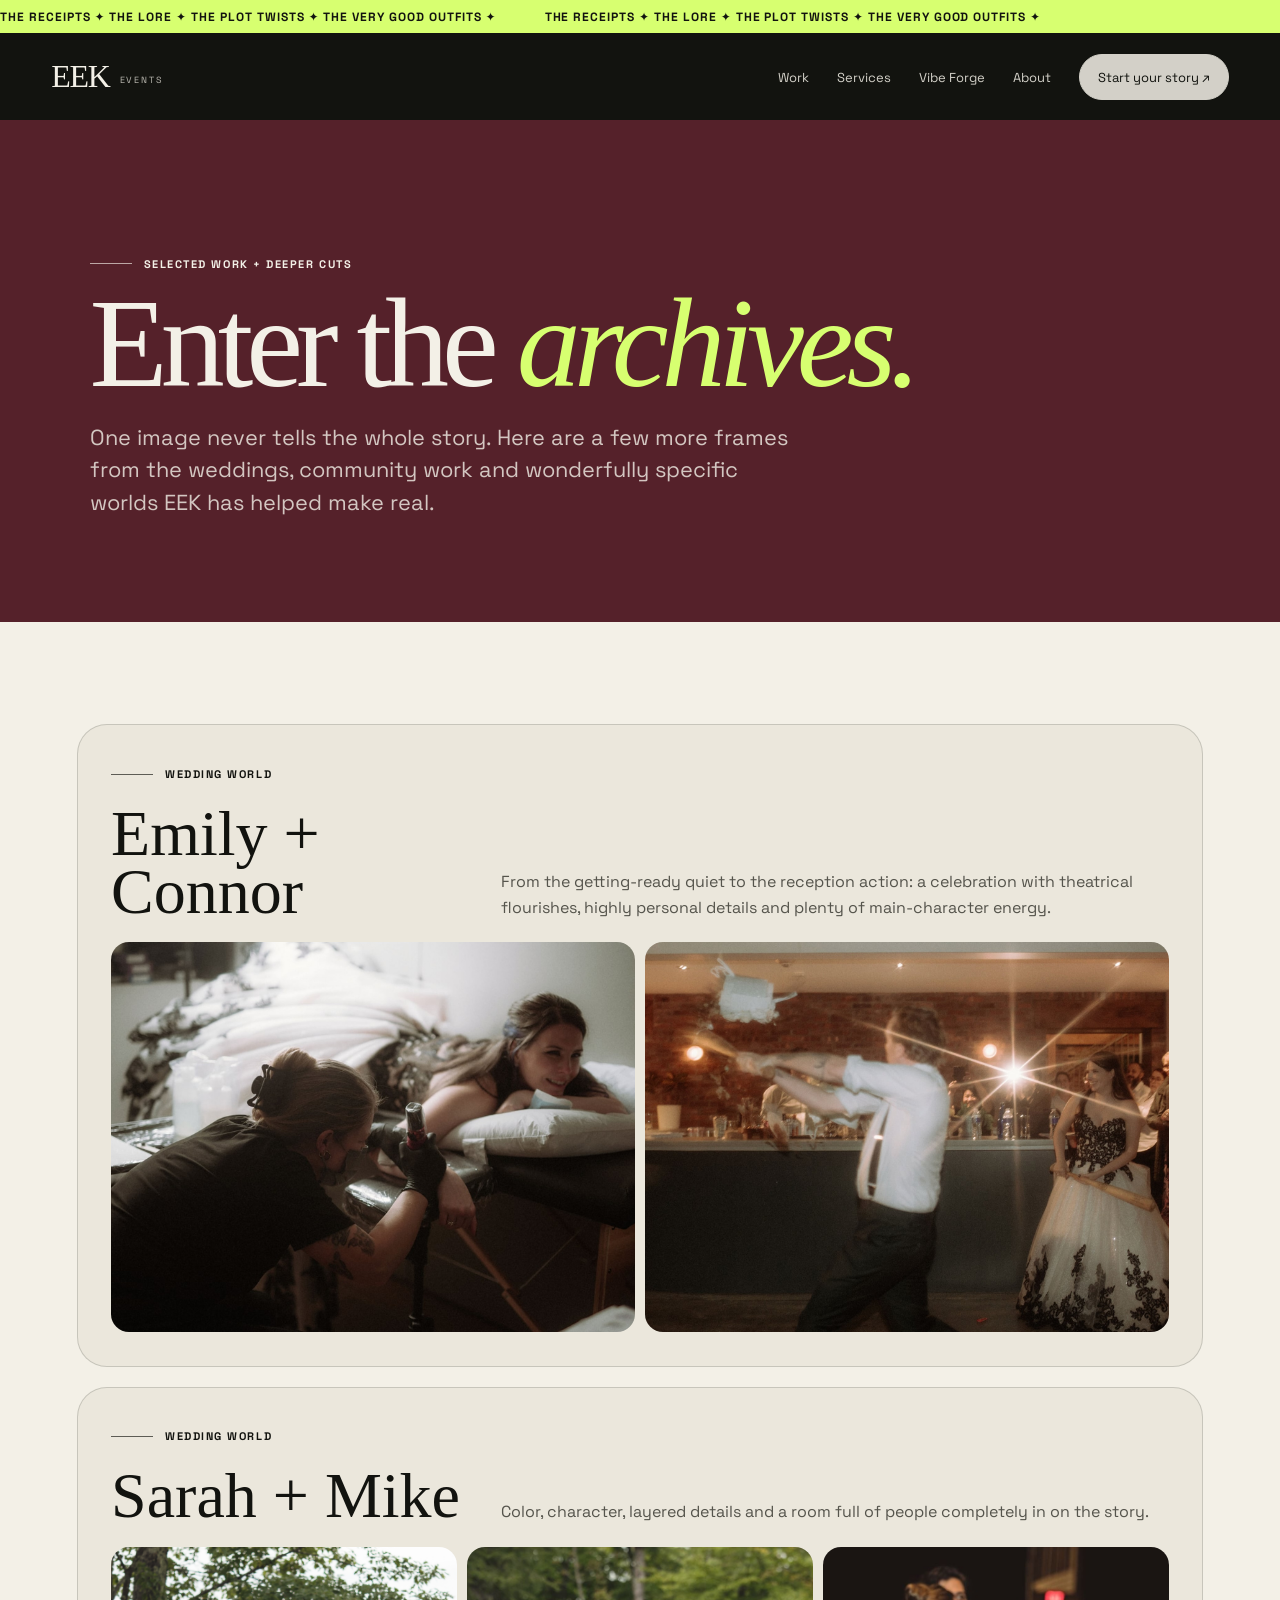
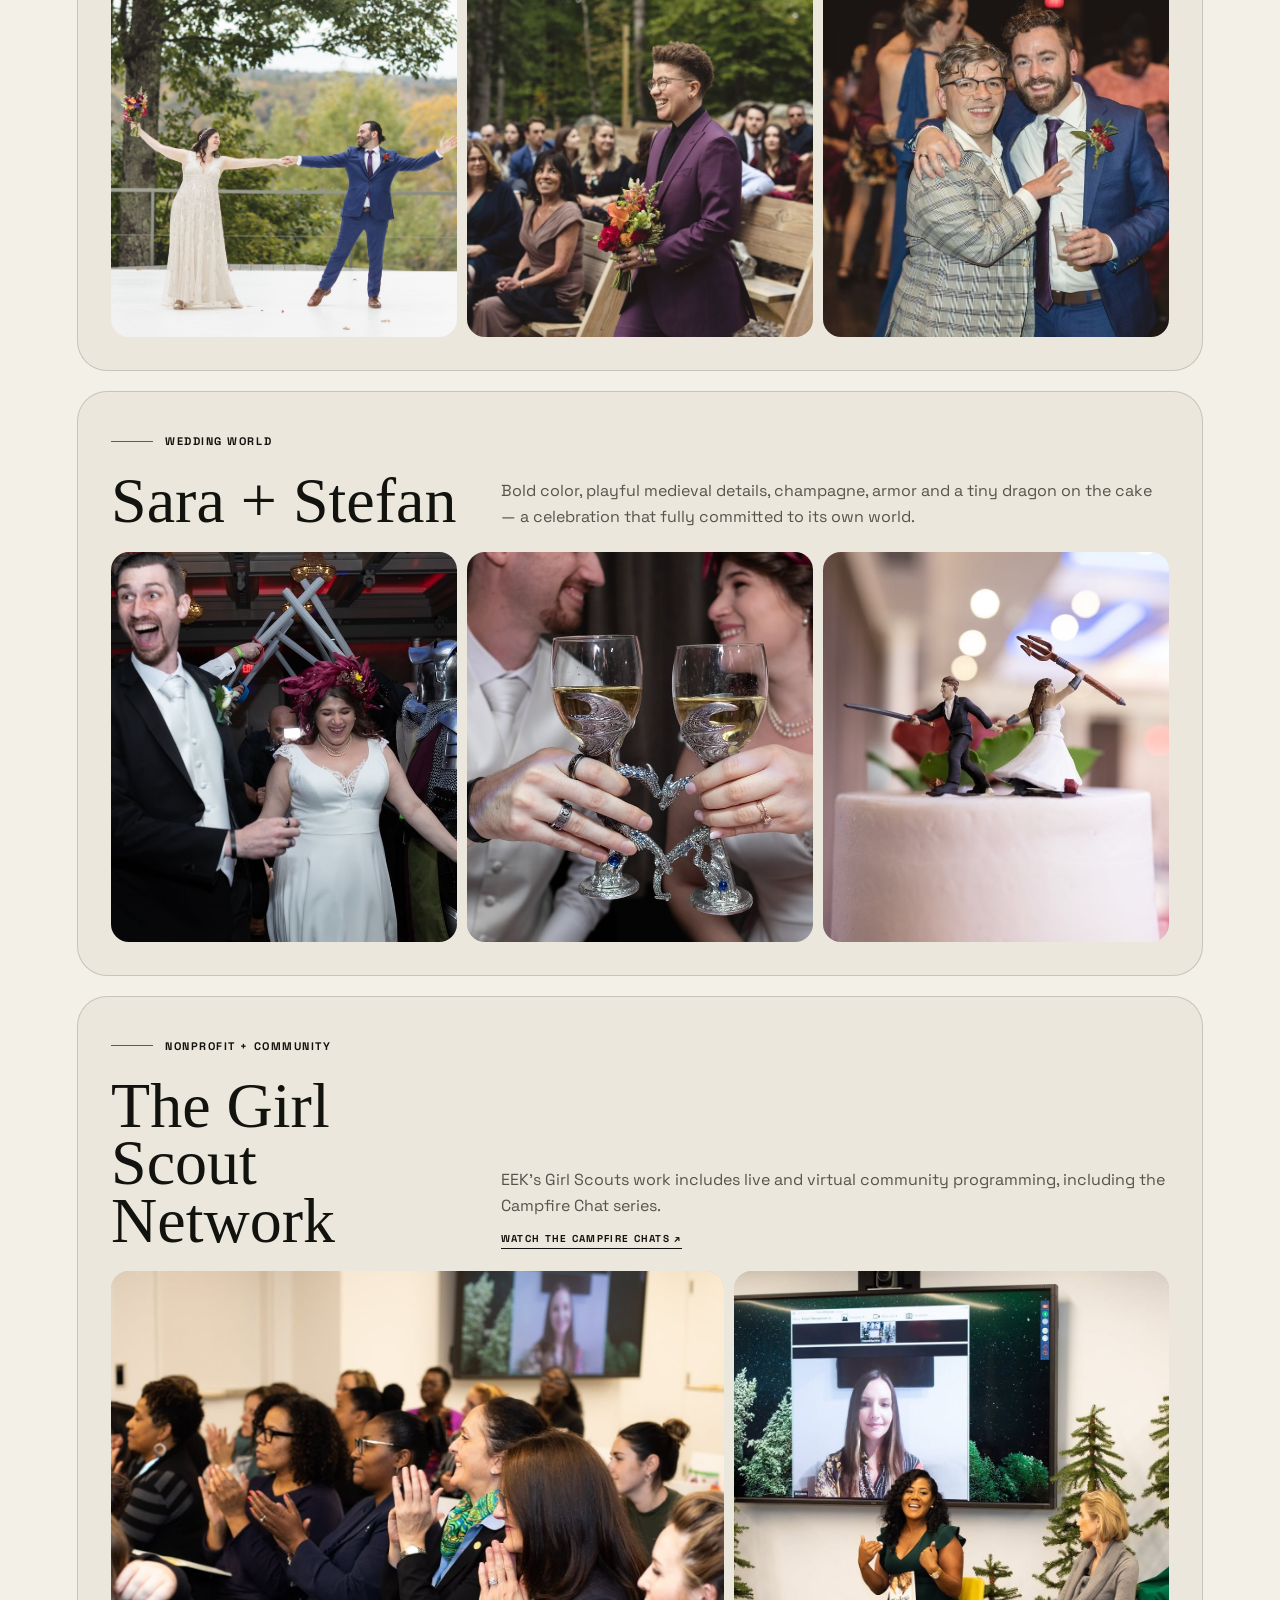
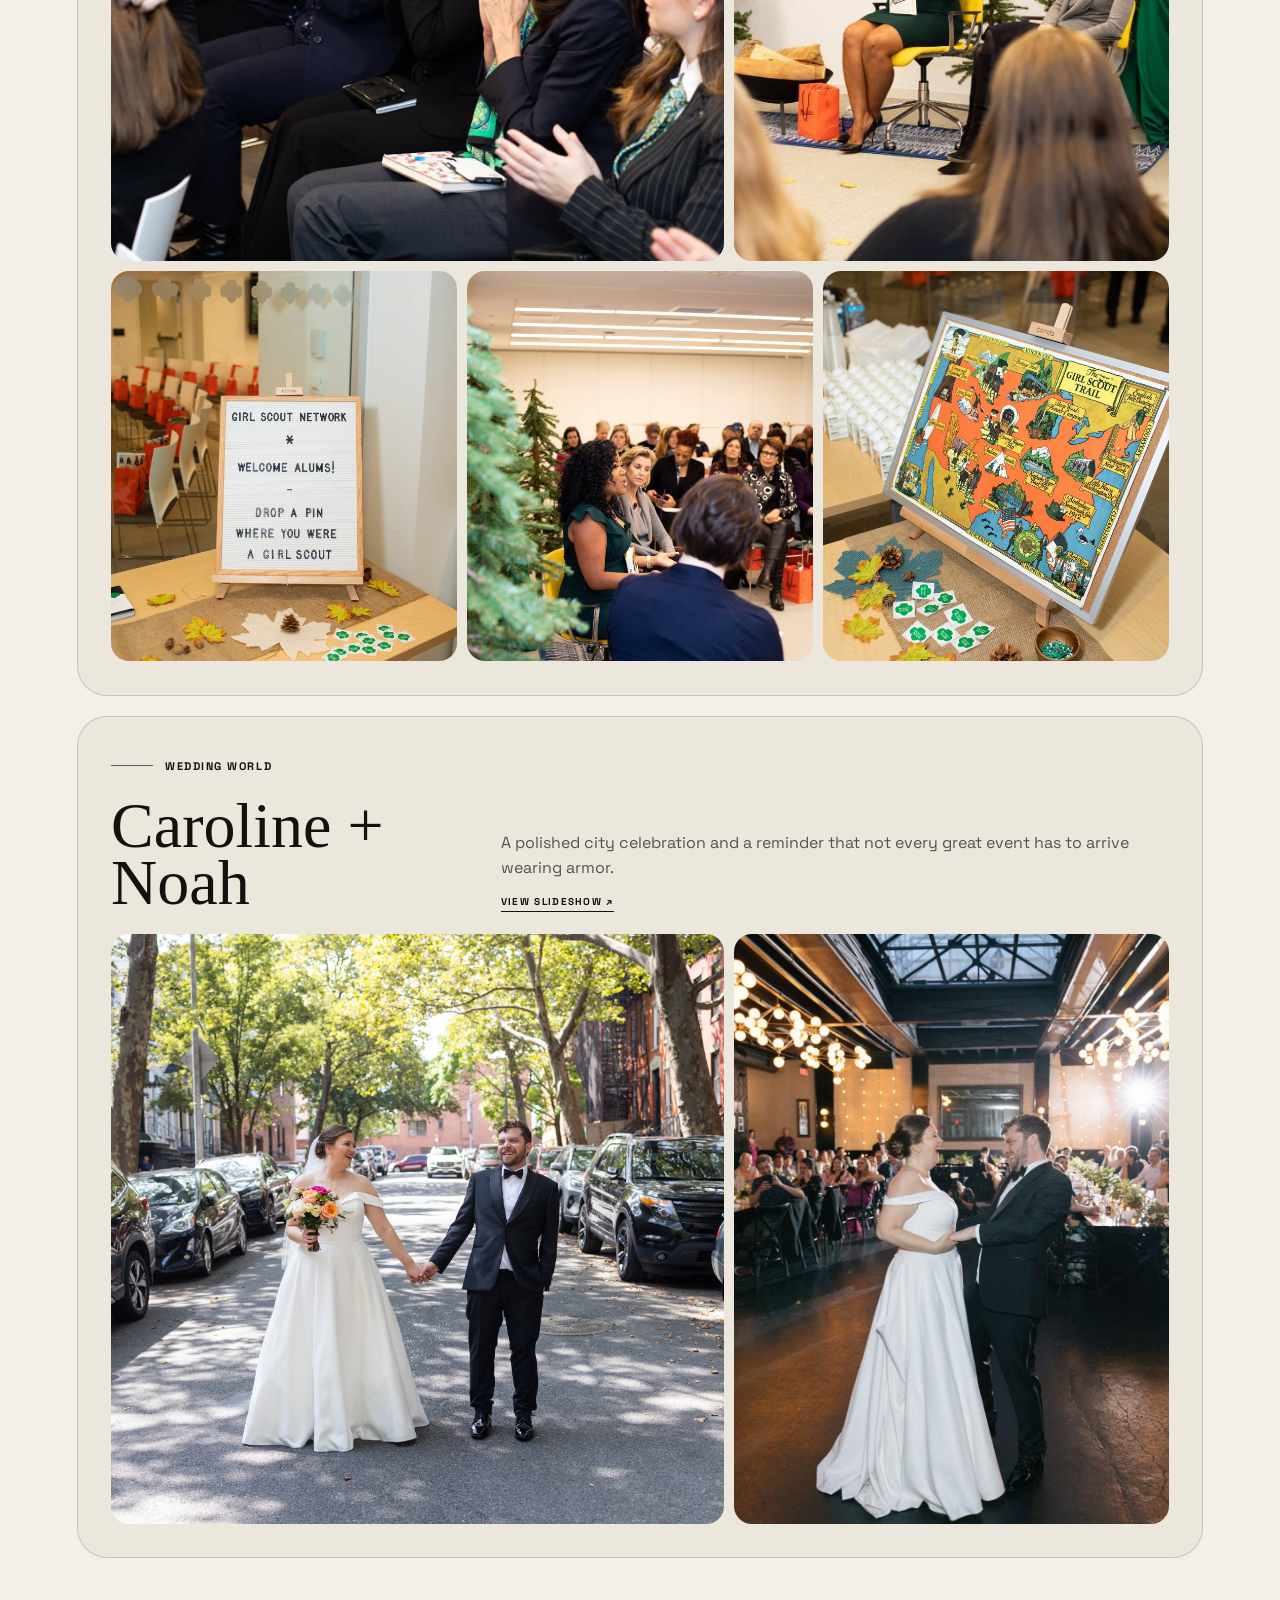
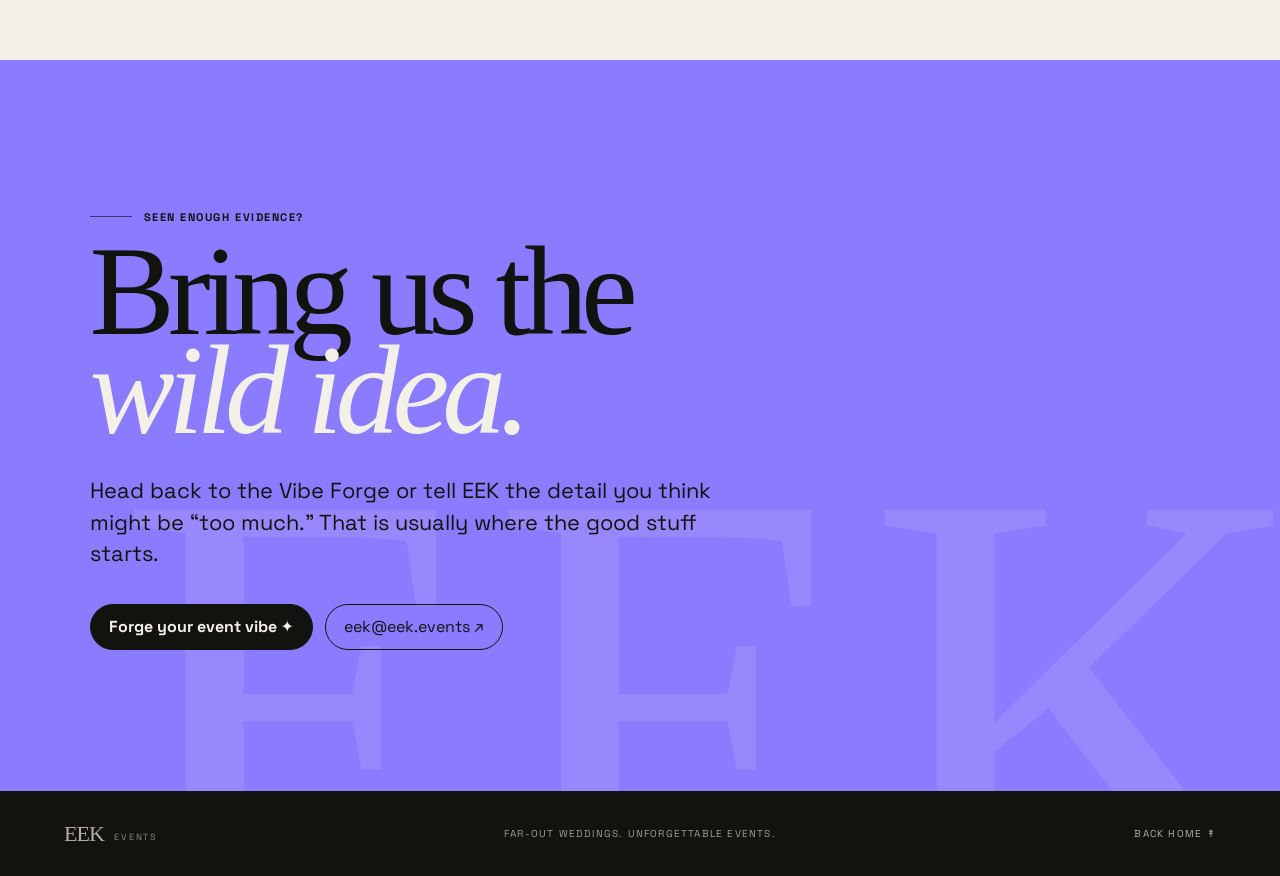
==== archive.html @ be5d2203 "Revamp EEK site with guided Vibe Forge and event archive" ====
<!doctype html>
<html lang="en">
<head>
  <meta charset="utf-8">
  <meta name="viewport" content="width=device-width,initial-scale=1">
  <title>Selected Work — EEK Events</title>
  <meta name="description" content="Selected weddings, nonprofit events, community programming and wonderfully specific worlds produced by EEK Events.">
  <link rel="preconnect" href="https://fonts.googleapis.com">
  <link rel="preconnect" href="https://fonts.gstatic.com" crossorigin>
  <link href="https://fonts.googleapis.com/css2?family=IM+Fell+English:ital@0;1&family=Space+Grotesk:wght@400;500;600;700&display=swap" rel="stylesheet">
  <link rel="stylesheet" href="custom-css.css">
</head>
<body class="archive-page">
  <div class="topbar" aria-hidden="true"><div class="marquee"><span>THE RECEIPTS ✦ THE LORE ✦ THE PLOT TWISTS ✦ THE VERY GOOD OUTFITS ✦</span><span>THE RECEIPTS ✦ THE LORE ✦ THE PLOT TWISTS ✦ THE VERY GOOD OUTFITS ✦</span></div></div>
  <nav class="nav" aria-label="Archive navigation">
    <a class="logo" href="index.html">EEK <small>events</small></a>
    <div class="nav-links"><a href="index.html#work">Work</a><a href="index.html#services">Services</a><a href="index.html#forge">Vibe Forge</a><a href="index.html#about">About</a><a class="nav-cta" href="index.html#contact">Start your story ↗</a></div>
  </nav>
  <header class="archive-hero">
    <div class="kicker">Selected work + deeper cuts</div>
    <h1>Enter the <em>archives.</em></h1>
    <p>One image never tells the whole story. Here are a few more frames from the weddings, community work and wonderfully specific worlds EEK has helped make real.</p>
  </header>

  <main class="archive-page-grid">
    <article class="archive-event">
      <div class="archive-event-head"><div><div class="kicker">Wedding world</div><h2>Emily + Connor</h2></div><p>From the getting-ready quiet to the reception action: a celebration with theatrical flourishes, highly personal details and plenty of main-character energy.</p></div>
      <div class="archive-event-gallery"><figure class="half"><img src="assets/ConnorEmily1.jpeg" alt="A getting-ready moment from Emily and Connor's wedding"></figure><figure class="half"><img src="assets/ConnorEmily2.jpeg" alt="A lively reception moment from Emily and Connor's wedding"></figure></div>
    </article>

    <article class="archive-event">
      <div class="archive-event-head"><div><div class="kicker">Wedding world</div><h2>Sarah + Mike</h2></div><p>Color, character, layered details and a room full of people completely in on the story.</p></div>
      <div class="archive-event-gallery"><figure class="third"><img src="assets/MikeSarah1.jpg" alt="Sarah and Mike celebrating outdoors"></figure><figure class="third"><img src="assets/wedding1.jpeg" alt="A joyful wedding ceremony guest procession"></figure><figure class="third"><img src="assets/wedding2-cropped.jpeg" alt="Two wedding guests smiling together at the reception"></figure></div>
    </article>

    <article class="archive-event">
      <div class="archive-event-head"><div><div class="kicker">Wedding world</div><h2>Sara + Stefan</h2></div><p>Bold color, playful medieval details, champagne, armor and a tiny dragon on the cake — a celebration that fully committed to its own world.</p></div>
      <div class="archive-event-gallery"><figure class="third"><img src="assets/sarastefan1.jpeg" alt="Sara and Stefan with a knight in armor"></figure><figure class="third"><img src="assets/sarastefan2.jpeg" alt="Sara and Stefan toasting with etched glasses"></figure><figure class="third"><img src="assets/sarastefan3.jpeg" alt="A dragon cake topper at Sara and Stefan's wedding"></figure></div>
    </article>

    <article class="archive-event">
      <div class="archive-event-head"><div><div class="kicker">Nonprofit + community</div><h2>The Girl Scout Network</h2></div><div><p>EEK’s Girl Scouts work includes live and virtual community programming, including the Campfire Chat series.</p><a class="archive-event-link" href="https://www.youtube.com/playlist?list=PLZaWZO965rJ3zGUOIqOQLQxSmE9pFOjYs" target="_blank" rel="noopener">Watch the Campfire Chats ↗</a></div></div>
      <div class="archive-event-gallery"><figure class="hero-shot"><img src="assets/girlscout1.jpeg" alt="Audience members gathered at a Girl Scout Network event"></figure><figure class="side-shot"><img src="assets/girlscout3.jpg" alt="Panel conversation at a Girl Scout Network event"></figure><figure class="third"><img src="assets/girlscout2.jpg" alt="Girl Scout Network welcome sign"></figure><figure class="third"><img src="assets/girlscout4.jpg" alt="Audience and speaker at a Girl Scout Network event"></figure><figure class="third"><img src="assets/girlscout5.jpg" alt="Girl Scout Trail artwork displayed at an event"></figure></div>
    </article>

    <article class="archive-event">
      <div class="archive-event-head"><div><div class="kicker">Wedding world</div><h2>Caroline + Noah</h2></div><div><p>A polished city celebration and a reminder that not every great event has to arrive wearing armor.</p><a class="archive-event-link" href="https://roseyredphotography.pic-time.com/_pt_3JYWDySpcCiVW" target="_blank" rel="noopener">View slideshow ↗</a></div></div>
      <div class="archive-event-gallery"><figure class="hero-shot"><img src="assets/CaroNoah.JPG" alt="Caroline and Noah wedding"></figure><figure class="side-shot"><img src="assets/dance-floor.jpg" alt="Wedding dance floor moment"></figure></div>
    </article>
  </main>

  <section class="contact" id="contact"><div class="contact-inner"><div class="kicker">Seen enough evidence?</div><h2>Bring us the<br><em>wild idea.</em></h2><p>Head back to the Vibe Forge or tell EEK the detail you think might be “too much.” That is usually where the good stuff starts.</p><div class="contact-actions"><a class="btn btn-primary" href="index.html#forge">Forge your event vibe ✦</a><a class="btn" href="mailto:eek@eek.events">eek@eek.events ↗</a></div></div></section>
  <footer class="footer"><a class="logo" href="index.html">EEK <small>events</small></a><div class="footer-center">Far-out weddings. Unforgettable events.</div><div class="footer-right"><a href="index.html">Back home ↟</a></div></footer>
</body>
</html>
---- custom-css.css ----
:root{
  --forest:#343B29;
  --oxblood:#55212A;
  --copper:#A46136;
  --sage:#ADB0A9;
  --paper:#F3F0E7;
  --ink:#12130F;
  --violet:#8B7CFF;
  --acid:#D7FF70;
  --line:rgba(243,240,231,.24);
  --shadow:0 25px 80px rgba(0,0,0,.24);
  --radius:28px;
  --display:"IM Fell English", Georgia, serif;
  --sans:"Space Grotesk", system-ui, -apple-system, sans-serif;
}
*{box-sizing:border-box}
html{scroll-behavior:smooth;background:var(--forest)}
body{margin:0;font-family:var(--sans);background:var(--paper);color:var(--ink);overflow-x:hidden}
a{color:inherit;text-decoration:none}
button,input,textarea,select{font:inherit}
button{color:inherit}
img{display:block;max-width:100%}
::selection{background:var(--violet);color:white}

.eek-app{overflow:clip;position:relative}
.eek-app:before{content:"";position:fixed;inset:0;pointer-events:none;opacity:.045;z-index:99;background-image:url("data:image/svg+xml,%3Csvg viewBox='0 0 180 180' xmlns='http://www.w3.org/2000/svg'%3E%3Cfilter id='n'%3E%3CfeTurbulence type='fractalNoise' baseFrequency='.88' numOctaves='3' stitchTiles='stitch'/%3E%3C/filter%3E%3Crect width='100%25' height='100%25' filter='url(%23n)' opacity='.75'/%3E%3C/svg%3E")}

.topbar{height:34px;background:var(--acid);color:var(--ink);display:flex;align-items:center;overflow:hidden;border-bottom:1px solid var(--ink);font-size:12px;font-weight:700;letter-spacing:.08em;text-transform:uppercase}
.marquee{display:flex;white-space:nowrap;animation:marquee 26s linear infinite;will-change:transform}
.marquee span{padding-right:48px}
@keyframes marquee{to{transform:translateX(-50%)}}

.nav{position:absolute;z-index:20;top:34px;left:0;right:0;height:86px;display:flex;align-items:center;justify-content:space-between;padding:0 clamp(20px,4vw,62px);color:var(--paper)}
.logo{display:flex;align-items:center;gap:10px;font-family:var(--display);font-size:32px;line-height:.8;letter-spacing:-.04em;cursor:pointer;user-select:none}
.logo small{display:block;font-family:var(--sans);font-size:9px;text-transform:uppercase;letter-spacing:.2em;opacity:.75;margin-top:8px}
.nav-links{display:flex;align-items:center;gap:28px;font-size:13px}
.nav-links a{opacity:.86;transition:.25s ease}.nav-links a:hover{opacity:1;transform:translateY(-1px)}
.nav-cta,.btn{display:inline-flex;align-items:center;justify-content:center;gap:10px;min-height:46px;padding:0 18px;border:1px solid currentColor;border-radius:999px;cursor:pointer;background:transparent;transition:transform .25s ease,background .25s ease,color .25s ease,box-shadow .25s ease}
.nav-cta:hover,.btn:hover{transform:translateY(-2px)}
.nav-cta{background:var(--paper);color:var(--ink);border-color:var(--paper)}

.hero{min-height:100svh;background:var(--forest);color:var(--paper);display:grid;grid-template-columns:minmax(0,1.05fr) minmax(340px,.95fr);position:relative;padding-top:120px}
.hero-copy{display:flex;flex-direction:column;justify-content:flex-end;padding:clamp(40px,7vw,100px) clamp(24px,5vw,76px) clamp(52px,7vw,88px);position:relative;z-index:3}
.kicker{display:inline-flex;align-items:center;gap:12px;text-transform:uppercase;letter-spacing:.14em;font-size:11px;font-weight:700;margin-bottom:24px}
.kicker:before{content:"";width:42px;height:1px;background:currentColor;opacity:.65}
.hero h1{font-family:var(--display);font-weight:400;font-size:clamp(68px,9vw,148px);line-height:.76;letter-spacing:-.055em;margin:0;max-width:900px}
.hero h1 em{font-weight:400;color:var(--acid);display:block;padding-left:.22em}
.hero-sub{max-width:650px;font-size:clamp(17px,1.5vw,22px);line-height:1.5;margin:32px 0;color:rgba(243,240,231,.82)}
.hero-actions{display:flex;flex-wrap:wrap;gap:12px;align-items:center}
.btn-primary{background:var(--acid);color:var(--ink);border-color:var(--acid);font-weight:700}.btn-primary:hover{box-shadow:0 12px 34px rgba(215,255,112,.14)}
.btn-ghost{color:var(--paper);border-color:rgba(243,240,231,.42)}

.hero-visual{position:relative;min-height:640px;overflow:hidden;border-left:1px solid var(--line);isolation:isolate}
.hero-visual:before{content:"";position:absolute;inset:0;background:linear-gradient(180deg,rgba(0,0,0,.08),rgba(0,0,0,.2)),url('assets/sword-ceremony.jpg') center/cover;transform:scale(1.035);transition:transform 1.4s cubic-bezier(.2,.8,.2,1)}
.hero-visual:hover:before{transform:scale(1)}
.hero-visual:after{content:"";position:absolute;inset:0;background:linear-gradient(90deg,var(--forest) 0%,transparent 18%,transparent 80%,rgba(52,59,41,.25));z-index:1}
.portal{position:absolute;z-index:2;width:min(58vw,560px);aspect-ratio:1;border:1px solid rgba(243,240,231,.48);border-radius:50%;left:50%;top:52%;transform:translate(-50%,-50%);box-shadow:inset 0 0 0 14px rgba(243,240,231,.035),0 0 0 1px rgba(0,0,0,.05)}
.portal:before,.portal:after{content:"";position:absolute;border-radius:50%;inset:8%;border:1px dashed rgba(215,255,112,.55);animation:spin 28s linear infinite}
.portal:after{inset:18%;animation-direction:reverse;animation-duration:20s;border-color:rgba(139,124,255,.7)}
@keyframes spin{to{transform:rotate(360deg)}}
.die{position:absolute;z-index:4;right:clamp(22px,4vw,60px);bottom:46px;width:92px;height:92px;border-radius:22px;border:1px solid rgba(243,240,231,.6);background:rgba(18,19,15,.68);backdrop-filter:blur(12px);color:var(--paper);display:grid;place-items:center;cursor:pointer;transform:rotate(7deg);box-shadow:var(--shadow);transition:.25s ease}
.die:hover{transform:rotate(0) scale(1.04);background:var(--violet)}
.die strong{font-family:var(--display);font-size:36px;font-weight:400}.die span{position:absolute;bottom:9px;font-size:8px;text-transform:uppercase;letter-spacing:.16em;opacity:.72}
.hero-note{position:absolute;z-index:4;left:28px;top:122px;writing-mode:vertical-rl;text-orientation:mixed;font-size:10px;text-transform:uppercase;letter-spacing:.22em;opacity:.7}

.prophecy{position:fixed;right:20px;bottom:20px;z-index:80;width:min(390px,calc(100vw - 40px));background:var(--paper);color:var(--ink);border:1px solid var(--ink);padding:18px 18px 16px;box-shadow:var(--shadow);border-radius:18px;transform:translateY(140%);opacity:0;transition:.45s cubic-bezier(.2,.8,.2,1)}
.prophecy.show{transform:none;opacity:1}.prophecy b{font-family:var(--display);font-size:25px;font-weight:400;display:block;margin-bottom:4px}.prophecy p{margin:0;font-size:13px;line-height:1.5}.prophecy button{position:absolute;right:10px;top:8px;border:0;background:none;font-size:20px;cursor:pointer}

.manifesto{background:var(--oxblood);color:var(--paper);padding:clamp(88px,11vw,170px) clamp(24px,7vw,110px);position:relative}
.manifesto-grid{display:grid;grid-template-columns:.8fr 1.2fr;gap:clamp(40px,8vw,130px);align-items:start}
.manifesto h2{font-family:var(--display);font-size:clamp(58px,7.6vw,118px);line-height:.86;font-weight:400;letter-spacing:-.04em;margin:0;position:sticky;top:110px}
.manifesto h2 span{color:var(--copper);font-style:italic}
.manifesto-copy{display:grid;gap:44px}
.big-p{font-size:clamp(24px,3.1vw,48px);line-height:1.08;letter-spacing:-.03em;margin:0}
.mission-card{display:grid;grid-template-columns:56px 1fr;gap:18px;padding-top:28px;border-top:1px solid rgba(243,240,231,.35)}
.mission-card .num{font-family:var(--display);font-size:28px;color:var(--acid)}
.mission-card h3{margin:0 0 8px;font-size:15px;text-transform:uppercase;letter-spacing:.14em}.mission-card p{margin:0;line-height:1.6;color:rgba(243,240,231,.76);max-width:640px}

.collage{background:var(--paper);padding:clamp(74px,9vw,130px) clamp(18px,4vw,60px)}
.section-head{display:flex;justify-content:space-between;align-items:end;gap:30px;margin-bottom:46px;padding:0 clamp(6px,2vw,24px)}
.section-head h2{font-family:var(--display);font-weight:400;font-size:clamp(50px,6vw,88px);line-height:.92;letter-spacing:-.04em;margin:0}.section-head p{max-width:480px;margin:0;line-height:1.55;color:#515047}
.gallery-grid{display:grid;grid-template-columns:1.15fr .85fr .85fr;grid-template-rows:320px 260px;gap:14px}
.photo{position:relative;border-radius:24px;overflow:hidden;background:#d6d4cc;border:1px solid rgba(18,19,15,.12);min-height:220px}.photo img{width:100%;height:100%;object-fit:cover;transition:transform .9s cubic-bezier(.2,.8,.2,1);filter:saturate(.9)}.photo:hover img{transform:scale(1.035)}
.photo.one{grid-row:span 2}.photo.two{grid-column:span 2}.photo-label{position:absolute;left:14px;bottom:14px;background:rgba(243,240,231,.92);padding:8px 10px;border-radius:999px;font-size:10px;text-transform:uppercase;letter-spacing:.12em;backdrop-filter:blur(8px)}

.cases{background:var(--ink);color:var(--paper);padding:clamp(86px,10vw,150px) 0}
.cases .section-head{padding:0 clamp(24px,7vw,100px)}.cases .section-head p{color:rgba(243,240,231,.62)}
.case-track{display:flex;gap:18px;overflow-x:auto;scroll-snap-type:x mandatory;padding:6px clamp(24px,7vw,100px) 28px;scrollbar-width:none}.case-track::-webkit-scrollbar{display:none}
.case{position:relative;flex:0 0 min(72vw,760px);height:min(62vw,620px);min-height:500px;border-radius:32px;overflow:hidden;scroll-snap-align:start;border:1px solid rgba(243,240,231,.18);isolation:isolate}
.case-bg{position:absolute;inset:0;background:var(--case-bg);transition:transform .8s ease}.case:hover .case-bg{transform:scale(1.02) rotate(.4deg)}
.case:before{content:"";position:absolute;inset:0;background:radial-gradient(circle at 72% 25%,rgba(139,124,255,.22),transparent 24%),linear-gradient(180deg,transparent 15%,rgba(18,19,15,.9) 100%);z-index:1}
.case-no{position:absolute;z-index:2;top:24px;left:26px;font-size:10px;letter-spacing:.16em;text-transform:uppercase;border:1px solid rgba(243,240,231,.45);padding:8px 10px;border-radius:999px}
.case-copy{position:absolute;z-index:2;left:28px;right:28px;bottom:28px}.case-copy h3{font-family:var(--display);font-weight:400;font-size:clamp(46px,5vw,80px);letter-spacing:-.04em;line-height:.9;margin:0}.case-copy p{max-width:520px;margin:14px 0 0;color:rgba(243,240,231,.76);line-height:1.5}.case-tag{margin-top:18px;display:inline-flex;gap:8px;align-items:center;font-size:10px;text-transform:uppercase;letter-spacing:.14em;color:var(--acid)}
.case:nth-child(1){--case-bg:linear-gradient(135deg,#55212A 0 34%,#A46136 34% 52%,#343B29 52%)}
.case:nth-child(2){--case-bg:radial-gradient(circle at 20% 20%,#8B7CFF 0 15%,transparent 16%),linear-gradient(120deg,#343B29,#10120e 55%,#55212A)}
.case:nth-child(3){--case-bg:linear-gradient(160deg,#ADB0A9 0 24%,#F3F0E7 24% 38%,#A46136 38% 55%,#55212A 55%)}
.case-art{position:absolute;right:5%;top:10%;width:42%;aspect-ratio:3/4;border:1px solid rgba(243,240,231,.35);border-radius:50% 50% 12px 12px;z-index:0;background:rgba(243,240,231,.07);display:grid;place-items:center;font-family:var(--display);font-size:clamp(60px,9vw,128px);font-style:italic;color:rgba(243,240,231,.82);transform:rotate(4deg)}
.case-nav{display:flex;gap:10px;padding:0 clamp(24px,7vw,100px)}.case-nav button{width:48px;height:48px;border-radius:50%;border:1px solid rgba(243,240,231,.35);background:transparent;color:var(--paper);cursor:pointer;transition:.2s}.case-nav button:hover{background:var(--paper);color:var(--ink)}

.services{background:var(--sage);padding:clamp(88px,10vw,150px) clamp(24px,6vw,90px);position:relative}.services:before{content:"";position:absolute;right:-130px;top:40px;width:420px;height:420px;border:1px solid rgba(18,19,15,.16);border-radius:50%;box-shadow:0 0 0 28px rgba(18,19,15,.03),0 0 0 64px rgba(18,19,15,.02)}
.services-intro{display:grid;grid-template-columns:1fr .8fr;gap:50px;align-items:end;margin-bottom:52px}.services h2{font-family:var(--display);font-weight:400;font-size:clamp(60px,7.5vw,116px);line-height:.85;letter-spacing:-.045em;margin:0}.services-intro p{margin:0 0 8px;line-height:1.6;max-width:520px}
.quest-grid{display:grid;grid-template-columns:repeat(12,1fr);gap:12px;position:relative;z-index:2}.quest{grid-column:span 4;background:rgba(243,240,231,.8);border:1px solid rgba(18,19,15,.18);border-radius:24px;padding:24px;min-height:330px;display:flex;flex-direction:column;justify-content:space-between;transition:.3s ease}.quest:hover{transform:translateY(-6px) rotate(-.35deg);background:var(--paper);box-shadow:0 20px 50px rgba(18,19,15,.12)}.quest:nth-child(4),.quest:nth-child(5){grid-column:span 6}
.quest-top{display:flex;justify-content:space-between;gap:20px;align-items:start}.quest-icon{width:48px;height:48px;border-radius:14px;background:var(--ink);color:var(--acid);display:grid;place-items:center;font-family:var(--display);font-size:23px;transform:rotate(-4deg)}.quest-price{font-size:12px;font-weight:700;border-bottom:1px solid currentColor;padding-bottom:3px}.quest h3{font-family:var(--display);font-size:clamp(34px,3vw,48px);font-weight:400;line-height:.92;margin:30px 0 12px}.quest p{font-size:13px;line-height:1.55;margin:0;color:#44473f}.quest a{display:inline-flex;align-items:center;gap:8px;font-size:11px;text-transform:uppercase;letter-spacing:.12em;font-weight:700;margin-top:24px}.quest a:after{content:"↗";font-size:16px}

.forge{background:var(--copper);color:var(--ink);padding:clamp(88px,10vw,150px) clamp(22px,6vw,90px)}
.forge-shell{max-width:1280px;margin:auto;border:1px solid rgba(18,19,15,.55);border-radius:34px;background:var(--paper);overflow:hidden;box-shadow:0 35px 90px rgba(78,43,24,.18)}
.forge-head{display:grid;grid-template-columns:1fr auto;gap:20px;padding:clamp(28px,4vw,54px);border-bottom:1px solid rgba(18,19,15,.18);background:linear-gradient(135deg,var(--paper),#e8e3d7)}
.forge-head h2{font-family:var(--display);font-weight:400;font-size:clamp(50px,6vw,90px);line-height:.88;letter-spacing:-.04em;margin:0}.forge-head p{max-width:500px;line-height:1.55;margin:14px 0 0}.forge-badge{align-self:start;border:1px solid var(--ink);border-radius:999px;padding:9px 11px;font-size:9px;text-transform:uppercase;letter-spacing:.14em;white-space:nowrap}
.forge-body{display:grid;grid-template-columns:.95fr 1.05fr;min-height:590px}.forge-form{padding:clamp(26px,4vw,52px);border-right:1px solid rgba(18,19,15,.18)}
.question{margin-bottom:34px}.question label.title{display:block;font-family:var(--display);font-size:28px;margin-bottom:12px}.choices{display:flex;flex-wrap:wrap;gap:8px}.chip{border:1px solid rgba(18,19,15,.34);border-radius:999px;padding:10px 12px;font-size:12px;background:white;cursor:pointer;transition:.2s}.chip:hover,.chip.active{background:var(--ink);color:var(--paper);border-color:var(--ink);transform:translateY(-1px)}
.textline{width:100%;border:0;border-bottom:1px solid rgba(18,19,15,.42);background:transparent;padding:12px 0;outline:none;font-size:14px}.textline:focus{border-color:var(--violet)}
.forge-result{padding:clamp(26px,4vw,52px);background:var(--forest);color:var(--paper);display:flex;flex-direction:column;justify-content:space-between;position:relative;overflow:hidden}.forge-result:before{content:"";position:absolute;width:400px;height:400px;border:1px solid rgba(243,240,231,.15);border-radius:50%;right:-120px;top:-120px;box-shadow:0 0 0 24px rgba(243,240,231,.025),0 0 0 50px rgba(243,240,231,.02)}.result-eyebrow{font-size:10px;text-transform:uppercase;letter-spacing:.16em;color:var(--acid)}.result-title{font-family:var(--display);font-size:clamp(44px,5vw,76px);font-weight:400;line-height:.92;letter-spacing:-.04em;margin:16px 0 14px}.result-copy{max-width:500px;line-height:1.6;color:rgba(243,240,231,.75);font-size:14px}.brief{border-top:1px solid rgba(243,240,231,.2);padding-top:22px;margin-top:32px}.brief pre{white-space:pre-wrap;font:12px/1.55 var(--sans);color:rgba(243,240,231,.7);margin:0}.result-actions{display:flex;flex-wrap:wrap;gap:10px;margin-top:26px}.result-actions .btn{font-size:11px;min-height:42px}.result-actions .btn-primary{background:var(--acid);border-color:var(--acid)}

.about{background:var(--paper);padding:clamp(88px,10vw,150px) clamp(24px,7vw,100px);display:grid;grid-template-columns:.95fr 1.05fr;gap:clamp(40px,8vw,120px);align-items:center}

.about-photo{
  position:relative;
  border-radius:220px 220px 28px 28px;
  overflow:hidden;
  isolation:isolate;
  box-shadow:0 28px 70px rgba(18,19,15,.18);
}

.about-photo img{
  width:100%;
  aspect-ratio:4/5;
  object-fit:cover;
  display:block;
  border-radius:inherit;
  filter:saturate(.94) contrast(1.035) brightness(.98);
}

/* Subtle "looking through an archway" treatment:
   warm ambient light + darker inner edges, all INSIDE the image. */
.about-photo:before{
  content:"";
  position:absolute;
  inset:0;
  border-radius:inherit;
  pointer-events:none;
  z-index:1;
  background:
    radial-gradient(circle at 50% 25%, rgba(255,232,180,.16), transparent 12%),
    radial-gradient(circle at 18% 32%, rgba(255,181,105,.075), transparent 25%),
    radial-gradient(circle at 82% 32%, rgba(255,181,105,.075), transparent 25%),
    linear-gradient(to bottom, rgba(18,19,15,0) 50%, rgba(18,19,15,.16) 100%);
  box-shadow:
    inset 0 0 0 1px rgba(243,240,231,.08),
    inset 0 18px 34px rgba(255,245,220,.045),
    inset 0 -42px 58px rgba(0,0,0,.22),
    inset 22px 0 34px rgba(0,0,0,.12),
    inset -22px 0 34px rgba(0,0,0,.12);
}

.about-photo:after{
  content:"PRODUCER • PLOT-TWIST FIXER • PROFESSIONAL YES-PERSON";
  position:absolute;
  left:32px;
  right:32px;
  bottom:28px;
  color:var(--paper);
  font-size:10px;
  letter-spacing:.16em;
  text-transform:uppercase;
  text-align:center;
  text-shadow:0 2px 12px rgba(0,0,0,.8);
  z-index:2;
}

.about-copy h2{font-family:var(--display);font-weight:400;font-size:clamp(58px,7vw,106px);line-height:.86;letter-spacing:-.045em;margin:0 0 28px}.about-copy p{font-size:clamp(16px,1.5vw,20px);line-height:1.6;max-width:680px}.about-facts{display:grid;grid-template-columns:1fr 1fr;gap:12px;margin-top:34px}.fact{border-top:1px solid rgba(18,19,15,.24);padding-top:14px;font-size:12px;line-height:1.45}.fact b{display:block;text-transform:uppercase;letter-spacing:.12em;font-size:9px;margin-bottom:5px}

.contact{background:var(--violet);color:var(--ink);padding:clamp(90px,11vw,170px) clamp(24px,7vw,100px);position:relative;overflow:hidden}.contact:before{content:"EEK";position:absolute;right:-.05em;bottom:-.36em;font-family:var(--display);font-size:min(48vw,680px);color:rgba(243,240,231,.11);line-height:1;pointer-events:none}.contact-inner{position:relative;z-index:2;max-width:1100px}.contact .kicker{margin-bottom:18px}.contact h2{font-family:var(--display);font-weight:400;font-size:clamp(72px,10vw,152px);line-height:.78;letter-spacing:-.055em;margin:0}.contact h2 em{font-weight:400;color:var(--paper)}.contact p{font-size:clamp(17px,1.7vw,23px);max-width:680px;line-height:1.45;margin:34px 0}.contact-actions{display:flex;flex-wrap:wrap;gap:12px}.contact .btn{border-color:var(--ink)}.contact .btn-primary{background:var(--ink);color:var(--paper);border-color:var(--ink)}

.footer{background:var(--ink);color:var(--paper);padding:34px clamp(22px,5vw,72px);display:grid;grid-template-columns:1fr auto 1fr;gap:24px;align-items:center;font-size:10px;text-transform:uppercase;letter-spacing:.12em}.footer .logo{font-size:22px}.footer-center{text-align:center;opacity:.62}.footer-right{text-align:right}.footer a{opacity:.7}.footer a:hover{opacity:1}

.reveal{opacity:0;transform:translateY(26px);transition:opacity .8s cubic-bezier(.2,.8,.2,1),transform .8s cubic-bezier(.2,.8,.2,1)}.reveal.in{opacity:1;transform:none}
.portal-mode .portal{box-shadow:0 0 90px rgba(139,124,255,.65),inset 0 0 80px rgba(215,255,112,.12)}
.portal-mode .hero{background:#1f251c}.portal-mode .die{background:var(--acid);color:var(--ink)}
.spark{position:fixed;width:8px;height:8px;border-radius:50%;background:var(--acid);pointer-events:none;z-index:999;animation:spark 900ms ease-out forwards}@keyframes spark{to{transform:translate(var(--x),var(--y)) scale(0);opacity:0}}

@media (max-width:1000px){
  .nav-links a:not(.nav-cta){display:none}
  .hero{grid-template-columns:1fr;min-height:auto}.hero-copy{min-height:78svh;padding-top:170px}.hero-visual{min-height:68svh;border-left:0;border-top:1px solid var(--line)}
  .manifesto-grid,.services-intro,.about{grid-template-columns:1fr}.manifesto h2{position:static}.services-intro{align-items:start}.about{gap:60px}.about-photo{max-width:680px}
  .quest{grid-column:span 6}.quest:nth-child(5){grid-column:span 12}
  .forge-body{grid-template-columns:1fr}.forge-form{border-right:0;border-bottom:1px solid rgba(18,19,15,.18)}
}
@media (max-width:720px){
  .topbar{font-size:10px}.nav{height:72px;padding:0 18px}.logo{font-size:26px}.nav-cta{min-height:40px;padding:0 13px;font-size:11px}
  .hero-copy{min-height:74svh;padding:150px 22px 48px}.hero h1{font-size:clamp(60px,18vw,92px)}.hero-sub{font-size:17px}.hero-visual{min-height:72svh}.hero-note{left:14px;top:92px}.die{width:78px;height:78px;right:18px;bottom:22px}.die strong{font-size:30px}
  .manifesto{padding-left:22px;padding-right:22px}.manifesto-grid{gap:54px}.big-p{font-size:30px}.mission-card{grid-template-columns:40px 1fr}
  .section-head{display:block}.section-head p{margin-top:18px}.gallery-grid{grid-template-columns:1fr 1fr;grid-template-rows:420px 220px 220px}.photo.one{grid-row:auto;grid-column:span 2}.photo.two{grid-column:span 2}
  .case{flex-basis:86vw;height:560px;min-height:0}.case-art{width:48%;top:14%}.case-copy h3{font-size:52px}
  .services{padding-left:18px;padding-right:18px}.quest-grid{display:block}.quest{margin-bottom:10px;min-height:280px}
  .forge{padding-left:14px;padding-right:14px}.forge-head{grid-template-columns:1fr}.forge-badge{justify-self:start}.forge-form,.forge-result{padding:28px 22px}
  .about{padding-left:22px;padding-right:22px}.about-photo:after{left:18px;right:18px;bottom:18px;font-size:8px;letter-spacing:.12em}.about-facts{grid-template-columns:1fr}
  .contact{padding-left:22px;padding-right:22px}.contact h2{font-size:clamp(68px,21vw,100px)}
  .footer{grid-template-columns:1fr;justify-items:start}.footer-center,.footer-right{text-align:left}
}
@media (prefers-reduced-motion:reduce){*{scroll-behavior:auto!important;animation:none!important;transition-duration:.01ms!important}.reveal{opacity:1;transform:none}}



/* Expanded client-requested campaign archive */
.case-bg img{width:100%;height:100%;object-fit:cover;object-position:center}
.case-cta{display:inline-flex;align-items:center;gap:7px;margin-top:14px;padding-bottom:3px;border-bottom:1px solid rgba(243,240,231,.5);font-size:10px;font-weight:700;text-transform:uppercase;letter-spacing:.13em;color:var(--paper)}
.case-cta:hover{color:var(--acid);border-color:var(--acid)}
.archive-expansion{background:var(--paper);color:var(--ink);padding:clamp(78px,9vw,132px) clamp(18px,5vw,76px)}
.archive-intro{display:grid;grid-template-columns:1fr .8fr;gap:40px;align-items:end;max-width:1320px;margin:0 auto 44px}
.archive-intro h2{font-family:var(--display);font-weight:400;font-size:clamp(52px,6vw,92px);line-height:.9;letter-spacing:-.04em;margin:0}
.archive-intro p{max-width:540px;margin:0;line-height:1.6;color:#515047}
.archive-stack{max-width:1320px;margin:auto;display:grid;gap:18px}
.archive-story{border:1px solid rgba(18,19,15,.16);border-radius:30px;padding:clamp(18px,2.5vw,32px);background:#ebe7dc;overflow:hidden}
.archive-story-head{display:flex;justify-content:space-between;gap:28px;align-items:end;margin-bottom:22px}
.archive-story-head h3{font-family:var(--display);font-size:clamp(36px,4vw,58px);font-weight:400;line-height:.95;margin:0}
.archive-story-head p{max-width:580px;margin:0;font-size:13px;line-height:1.55;color:#55544c}
.archive-story-head a{display:inline-flex;margin-top:12px;font-size:10px;font-weight:700;text-transform:uppercase;letter-spacing:.13em;border-bottom:1px solid currentColor;padding-bottom:3px}
.archive-gallery{display:grid;grid-template-columns:repeat(12,1fr);grid-auto-rows:180px;gap:10px}
.archive-shot{margin:0;border-radius:18px;overflow:hidden;background:#ccc;position:relative}
.archive-shot img{width:100%;height:100%;object-fit:cover;transition:transform .7s ease}
.archive-shot:hover img{transform:scale(1.025)}
.archive-shot.wide{grid-column:span 7;grid-row:span 2}
.archive-shot.tall{grid-column:span 5;grid-row:span 2}
.archive-shot.third{grid-column:span 4;grid-row:span 2}
.archive-shot.half{grid-column:span 6;grid-row:span 2}
.archive-story.gs .archive-shot.hero-shot{grid-column:span 7;grid-row:span 3}
.archive-story.gs .archive-shot.small-shot{grid-column:span 5;grid-row:span 1}
.archive-story.gs .archive-shot.small-pair{grid-column:span 5;grid-row:span 2}
.archive-story.gs .archive-shot.small-pair-grid{display:grid;grid-template-columns:1fr 1fr;gap:10px;background:transparent;overflow:visible}
.archive-story.gs .archive-shot.small-pair-grid figure{margin:0;border-radius:18px;overflow:hidden;min-height:100%}
.archive-story.gs .archive-shot.small-pair-grid img{width:100%;height:100%;object-fit:cover}

/* Full biography requested by EEK — additive to the short About section above */
.about-deep{background:var(--oxblood);color:var(--paper);padding:clamp(88px,10vw,150px) clamp(24px,7vw,100px)}
.about-deep-grid{max-width:1320px;margin:auto;display:grid;grid-template-columns:.9fr 1.1fr;gap:clamp(42px,7vw,100px);align-items:start}
.about-deep-photos{display:grid;grid-template-columns:1fr 1fr;grid-template-rows:360px 290px;gap:12px;position:sticky;top:110px}
.about-deep-photos figure{margin:0;border-radius:24px;overflow:hidden;border:1px solid rgba(243,240,231,.2);background:#251a1b}
.about-deep-photos figure:first-child{grid-row:span 2}
.about-deep-photos img{width:100%;height:100%;object-fit:cover;filter:saturate(.94)}
.about-deep-photos figure:nth-child(2) img{object-position:center 42%}
.about-deep-copy .kicker{color:var(--acid)}
.about-deep-copy h2{font-family:var(--display);font-weight:400;font-size:clamp(58px,7vw,104px);line-height:.86;letter-spacing:-.045em;margin:0 0 30px}
.about-deep-copy .credential{font-size:12px;text-transform:uppercase;letter-spacing:.14em;color:var(--acid);margin:0 0 26px}
.about-deep-copy p{font-size:clamp(16px,1.35vw,19px);line-height:1.68;color:rgba(243,240,231,.84);margin:0 0 22px}
.about-deep-copy p:last-child{margin-bottom:0}

@media (max-width:1000px){
  .archive-intro,.about-deep-grid{grid-template-columns:1fr}
  .about-deep-photos{position:static;max-width:760px}
}
@media (max-width:720px){
  .archive-expansion{padding-left:14px;padding-right:14px}
  .archive-story{border-radius:24px;padding:14px}
  .archive-story-head{display:block}
  .archive-story-head p{margin-top:12px}
  .archive-gallery{grid-template-columns:1fr;grid-auto-rows:260px}
  .archive-shot.wide,.archive-shot.tall,.archive-shot.third,.archive-shot.half,
  .archive-story.gs .archive-shot.hero-shot,.archive-story.gs .archive-shot.small-shot,.archive-story.gs .archive-shot.small-pair{grid-column:auto;grid-row:auto}
  .archive-story.gs .archive-shot.small-pair-grid{grid-template-columns:1fr 1fr;min-height:260px}
  .about-deep{padding-left:20px;padding-right:20px}
  .about-deep-photos{grid-template-columns:1fr 1fr;grid-template-rows:330px 210px}
  .about-deep-photos figure:first-child{grid-column:span 2;grid-row:auto}
}


/* 2026-09 homepage tightening pass */
.proof-stage{background:var(--paper);padding:clamp(74px,8vw,116px) clamp(20px,6vw,90px);display:grid;grid-template-columns:minmax(280px,.72fr) minmax(0,1.28fr);gap:clamp(34px,7vw,100px);align-items:center}
.proof-copy h2{font-family:var(--display);font-weight:400;font-size:clamp(54px,6.4vw,96px);line-height:.88;letter-spacing:-.045em;margin:0 0 24px}.proof-copy>p{max-width:520px;line-height:1.6;color:#515047;margin:0 0 30px}
.proof-picks{border-top:1px solid rgba(18,19,15,.18)}.proof-pick{width:100%;display:flex;align-items:center;gap:14px;border:0;border-bottom:1px solid rgba(18,19,15,.18);background:transparent;text-align:left;padding:15px 2px;cursor:pointer;font-size:13px;transition:.2s ease}.proof-pick span{font-family:var(--display);font-size:20px;opacity:.5}.proof-pick:hover,.proof-pick.active{padding-left:10px;color:var(--oxblood)}.proof-pick.active{font-weight:700}.proof-pick.active:after{content:"↗";margin-left:auto}
.proof-image{margin:0;min-height:560px;height:min(66vw,720px);border-radius:34px;overflow:hidden;position:relative;background:#d7d2c6;border:1px solid rgba(18,19,15,.12)}.proof-image img{width:100%;height:100%;object-fit:cover;transition:opacity .18s ease,transform .7s ease;filter:saturate(.94)}.proof-image img.swapping{opacity:.18}.proof-image:hover img{transform:scale(1.015)}.proof-image figcaption{position:absolute;left:20px;bottom:20px;background:rgba(243,240,231,.94);padding:10px 13px;border-radius:999px;font-size:10px;text-transform:uppercase;letter-spacing:.13em;backdrop-filter:blur(8px)}
.case-archive-link{display:inline-flex;align-items:center;margin-left:8px;min-height:48px;padding:0 4px;font-size:10px;text-transform:uppercase;letter-spacing:.13em;color:rgba(243,240,231,.7);border-bottom:1px solid rgba(243,240,231,.28)}.case-archive-link:hover{color:var(--acid);border-color:var(--acid)}
.archive-door{background:var(--sage);padding:clamp(54px,6vw,82px) clamp(24px,6vw,88px);display:grid;grid-template-columns:minmax(300px,.62fr) minmax(0,1.38fr);gap:clamp(38px,5vw,76px);align-items:center;overflow:hidden}.archive-door-copy{max-width:470px}.archive-door-copy h2{font-family:var(--display);font-weight:400;font-size:clamp(54px,5.6vw,88px);line-height:.88;letter-spacing:-.045em;margin:0 0 18px}.archive-door-copy p{max-width:440px;line-height:1.58;margin:0 0 25px}.archive-btn{border-color:var(--ink);color:var(--ink)}
.archive-selector{width:100%;max-width:790px;justify-self:end}.archive-stage{position:relative;margin:0;aspect-ratio:16/10;max-height:520px;border-radius:28px;overflow:hidden;background:#bbb;border:1px solid rgba(18,19,15,.14);box-shadow:0 24px 58px rgba(18,19,15,.12)}.archive-stage::after{content:"";position:absolute;inset:0;background:linear-gradient(to top,rgba(18,19,15,.5),transparent 38%);pointer-events:none}.archive-stage img{width:100%;height:100%;object-fit:cover;object-position:center 60%;display:block;transition:opacity .22s ease,transform .7s cubic-bezier(.2,.7,.2,1)}.archive-stage img.swapping{opacity:.3;transform:scale(1.015)}.archive-stage figcaption{position:absolute;z-index:2;left:22px;bottom:19px;color:var(--paper);font-size:10px;font-weight:700;letter-spacing:.14em;text-transform:uppercase;max-width:76%;line-height:1.35}.archive-thumbs{display:grid;grid-template-columns:repeat(3,minmax(0,1fr));gap:10px;margin-top:10px}.archive-thumb{appearance:none;border:0;background:transparent;padding:0;cursor:pointer;min-width:0;border-radius:12px}.archive-thumb img{width:100%;aspect-ratio:16/9;object-fit:cover;border-radius:12px;display:block;border:1px solid rgba(18,19,15,.14);filter:saturate(.82);opacity:.62;transition:opacity .2s ease,filter .2s ease,transform .2s ease,box-shadow .2s ease}.archive-thumb:hover img,.archive-thumb.active img{opacity:1;filter:saturate(1);transform:translateY(-2px);box-shadow:0 8px 20px rgba(18,19,15,.11)}.archive-thumb.active img{outline:2px solid var(--ink);outline-offset:2px}.archive-thumb:focus-visible{outline:2px solid var(--oxblood);outline-offset:4px}
.reviews-strip{background:var(--ink);color:var(--paper);padding:clamp(48px,5vw,70px) clamp(22px,6vw,90px);display:grid;grid-template-columns:.55fr 1.45fr;gap:clamp(28px,5vw,70px);align-items:center}.reviews-heading .kicker{color:var(--acid);margin-bottom:14px}.reviews-heading h2{font-family:var(--display);font-size:clamp(42px,4.8vw,70px);font-weight:400;line-height:.9;letter-spacing:-.04em;margin:0 0 12px}.reviews-heading small{font-size:9px;text-transform:uppercase;letter-spacing:.12em;color:rgba(243,240,231,.42)}.reviews-rail{display:grid;grid-template-columns:repeat(3,1fr);gap:10px}.reviews-rail blockquote{margin:0;border:1px solid rgba(243,240,231,.18);border-radius:22px;padding:22px;min-height:170px;display:flex;flex-direction:column;justify-content:space-between;background:rgba(243,240,231,.04)}.reviews-rail p{font-family:var(--display);font-size:clamp(19px,1.8vw,27px);line-height:1.12;margin:0}.reviews-rail footer{margin-top:22px;font-size:9px;text-transform:uppercase;letter-spacing:.13em;color:var(--acid)}
.forge-services{display:grid;grid-template-columns:repeat(6,minmax(150px,1fr));overflow-x:auto;scrollbar-width:none;border-bottom:1px solid rgba(18,19,15,.18);background:#e5e0d4}.forge-services::-webkit-scrollbar{display:none}.forge-services a{min-width:170px;padding:16px 18px;border-right:1px solid rgba(18,19,15,.14);transition:.2s ease}.forge-services a:hover{background:var(--acid)}.forge-services span,.forge-services em{display:block;font-size:8px;text-transform:uppercase;letter-spacing:.12em;font-style:normal;opacity:.58}.forge-services strong{display:block;font-family:var(--display);font-size:21px;font-weight:400;line-height:1;margin:7px 0}.forge-services em{opacity:.85;font-weight:700}
.about-combined{background:var(--paper);padding:clamp(82px,9vw,132px) clamp(24px,7vw,100px);display:grid;grid-template-columns:.88fr 1.12fr;gap:clamp(44px,8vw,120px);align-items:start}.about-portrait{position:relative;min-height:680px;max-width:620px}.about-portrait figure{margin:0;position:absolute;overflow:hidden;border-radius:26px;background:#bbb;border:1px solid rgba(18,19,15,.12);box-shadow:0 20px 48px rgba(18,19,15,.12)}.about-portrait img{width:100%;height:100%;object-fit:cover}.about-main{inset:0 18% 12% 0;border-radius:240px 240px 30px 30px!important}.about-work{width:42%;height:36%;right:0;top:7%;transform:rotate(4deg)}.about-life{width:45%;height:32%;right:1%;bottom:0;transform:rotate(-3deg)}
.about-combined-copy h2{font-family:var(--display);font-weight:400;font-size:clamp(58px,7vw,104px);line-height:.86;letter-spacing:-.045em;margin:0 0 28px}.about-lede{font-size:clamp(20px,2vw,28px)!important;line-height:1.35!important;letter-spacing:-.015em}.about-combined-copy>p{font-size:16px;line-height:1.65;max-width:760px}.compact-facts{margin-top:30px}.about-lore{margin-top:28px;border-top:1px solid rgba(18,19,15,.24);border-bottom:1px solid rgba(18,19,15,.24)}.about-lore summary{list-style:none;cursor:pointer;padding:18px 2px;display:flex;justify-content:space-between;align-items:center;text-transform:uppercase;letter-spacing:.13em;font-size:10px;font-weight:700}.about-lore summary::-webkit-details-marker{display:none}.about-lore summary span{font-family:var(--display);font-size:26px;font-weight:400;transition:.25s}.about-lore[open] summary span{transform:rotate(45deg)}.about-lore-body{padding:0 0 26px;max-width:780px}.about-lore-body p{font-size:15px;line-height:1.7;color:#44473f}.about-lore-body .credential{font-size:10px;text-transform:uppercase;letter-spacing:.13em;color:var(--oxblood);font-weight:700}
#services{scroll-margin-top:28px}

/* Dedicated archive page */
.archive-page{background:var(--paper);min-height:100vh}.archive-page .nav{position:relative;top:0;background:var(--ink);height:86px}.archive-page .topbar{position:relative}.archive-hero{background:var(--oxblood);color:var(--paper);padding:clamp(90px,10vw,150px) clamp(24px,7vw,100px) clamp(64px,8vw,110px)}.archive-hero h1{font-family:var(--display);font-weight:400;font-size:clamp(72px,10vw,150px);line-height:.76;letter-spacing:-.055em;margin:0;max-width:1000px}.archive-hero h1 em{color:var(--acid);font-weight:400}.archive-hero p{font-size:clamp(17px,1.7vw,23px);max-width:700px;line-height:1.5;color:rgba(243,240,231,.8);margin:30px 0 0}.archive-page-grid{padding:clamp(70px,8vw,120px) clamp(20px,6vw,90px);display:grid;gap:20px}.archive-event{border:1px solid rgba(18,19,15,.16);border-radius:30px;padding:clamp(18px,2.6vw,34px);background:#ebe7dc}.archive-event-head{display:grid;grid-template-columns:.7fr 1.3fr;gap:30px;align-items:end;margin-bottom:22px}.archive-event-head h2{font-family:var(--display);font-size:clamp(44px,5vw,76px);font-weight:400;line-height:.9;margin:0}.archive-event-head p{margin:0;line-height:1.6;color:#55544c;max-width:700px}.archive-event-gallery{display:grid;grid-template-columns:repeat(12,1fr);grid-auto-rows:190px;gap:10px}.archive-event-gallery figure{margin:0;border-radius:18px;overflow:hidden;background:#ccc}.archive-event-gallery img{width:100%;height:100%;object-fit:cover}.archive-event-gallery .half{grid-column:span 6;grid-row:span 2}.archive-event-gallery .third{grid-column:span 4;grid-row:span 2}.archive-event-gallery .hero-shot{grid-column:span 7;grid-row:span 3}.archive-event-gallery .side-shot{grid-column:span 5;grid-row:span 3}.archive-event-link{display:inline-flex;margin-top:14px;font-size:10px;font-weight:700;text-transform:uppercase;letter-spacing:.13em;border-bottom:1px solid currentColor;padding-bottom:3px}

@media(max-width:1000px){.proof-stage,.archive-door,.reviews-strip,.about-combined{grid-template-columns:1fr}.proof-image{height:68vw;min-height:480px}.archive-door{gap:34px}.archive-door-copy{max-width:680px}.archive-door-copy p{max-width:620px}.archive-selector{justify-self:stretch;max-width:none}.archive-stage{aspect-ratio:16/10;max-height:560px}.archive-stage img{object-position:center 58%}.reviews-rail{grid-template-columns:repeat(3,minmax(260px,1fr));overflow-x:auto}.about-portrait{min-height:650px}.archive-event-head{grid-template-columns:1fr}}
@media(max-width:720px){.proof-stage{padding-left:20px;padding-right:20px}.proof-image{height:115vw;min-height:420px;border-radius:24px}.proof-pick{padding:14px 0}.archive-door{padding:48px 20px 54px;gap:28px}.archive-door-copy h2{font-size:clamp(50px,14vw,72px)}.archive-door-copy p{font-size:15px}.archive-selector{max-width:none;width:100%}.archive-stage{aspect-ratio:4/3;max-height:none;border-radius:20px}.archive-stage img{object-position:center 58%}.archive-stage figcaption{left:16px;bottom:14px;font-size:8px;max-width:88%}.archive-thumbs{gap:7px;margin-top:8px}.archive-thumb img{aspect-ratio:4/3;border-radius:9px}.reviews-strip{padding-left:18px;padding-right:18px}.reviews-rail{display:flex;overflow-x:auto;scroll-snap-type:x mandatory}.reviews-rail blockquote{min-width:78vw;scroll-snap-align:start}.forge-services{grid-template-columns:repeat(6,170px)}.about-combined{padding-left:20px;padding-right:20px}.about-portrait{min-height:520px}.about-main{inset:0 14% 14% 0}.about-work{width:44%;height:34%}.about-life{width:48%;height:30%}.compact-facts{grid-template-columns:1fr}.archive-event-gallery{grid-template-columns:1fr;grid-auto-rows:270px}.archive-event-gallery .half,.archive-event-gallery .third,.archive-event-gallery .hero-shot,.archive-event-gallery .side-shot{grid-column:auto;grid-row:auto}.archive-hero{padding-left:22px;padding-right:22px}.archive-page-grid{padding-left:14px;padding-right:14px}.archive-event{padding:14px;border-radius:24px}}



/* Guided Vibe Forge v7 */
.forge-services{display:grid;grid-template-columns:repeat(6,minmax(150px,1fr));overflow-x:auto;scrollbar-width:none;border-bottom:1px solid rgba(18,19,15,.18);background:#e5e0d4}.forge-services::-webkit-scrollbar{display:none}
.forge-service-card{min-width:170px;padding:16px 18px;border-right:1px solid rgba(18,19,15,.14);transition:background .25s ease,transform .25s ease;position:relative}.forge-service-card span,.forge-service-card em{display:block;font-size:8px;text-transform:uppercase;letter-spacing:.12em;font-style:normal;opacity:.58}.forge-service-card strong{display:block;font-family:var(--display);font-size:21px;font-weight:400;line-height:1;margin:7px 0}.forge-service-card em{opacity:.85;font-weight:700}.forge-service-card.recommended{background:var(--acid);transform:translateY(-2px)}.forge-service-card.recommended:after{content:"BEST FIT";position:absolute;right:10px;top:10px;font-size:7px;letter-spacing:.13em;font-weight:800}
.forge-guide-note{padding:13px clamp(18px,3vw,36px);border-bottom:1px solid rgba(18,19,15,.18);background:var(--ink);color:var(--paper);font-size:11px;letter-spacing:.02em}.forge-guide-note strong{color:var(--acid)}.forge-guide-note span{display:inline-block;margin-left:6px}
.forge-body{grid-template-columns:.92fr 1.08fr;min-height:520px}.guided-forge{display:flex;flex-direction:column;min-height:520px;padding:clamp(28px,4vw,52px)}
.forge-progress{display:grid;grid-template-columns:auto 1fr auto;align-items:center;gap:12px;margin-bottom:46px;font-size:9px;text-transform:uppercase;letter-spacing:.13em;font-weight:700}.forge-progress-track{height:2px;background:rgba(18,19,15,.15);overflow:hidden}.forge-progress-track i{display:block;height:100%;width:25%;background:var(--violet);transition:width .3s ease}.forge-progress-note{opacity:.48;text-align:right}
.forge-step{display:none;animation:forgeStepIn .32s ease both}.forge-step.active{display:block}.step-kicker{font-size:9px;text-transform:uppercase;letter-spacing:.15em;color:var(--violet);font-weight:800;margin-bottom:11px}.forge-step h3{font-family:var(--display);font-weight:400;font-size:clamp(38px,4vw,56px);line-height:.95;letter-spacing:-.025em;margin:0 0 12px}.step-copy{font-size:13px;line-height:1.55;color:#5b5b53;max-width:560px;margin:0 0 24px}.forge-choice-grid{gap:10px}.forge-choice-grid .chip{font-size:13px;padding:12px 15px;background:rgba(255,255,255,.72)}.forge-choice-grid .chip:hover,.forge-choice-grid .chip.active{background:var(--ink);color:var(--paper)}
.forge-nav{margin-top:auto;padding-top:34px;display:flex;align-items:center;justify-content:space-between;gap:18px}.forge-back{border:0;background:transparent;padding:8px 0;font:700 10px var(--sans);text-transform:uppercase;letter-spacing:.13em;cursor:pointer;border-bottom:1px solid currentColor}.forge-back:disabled{opacity:.2;cursor:default}.forge-nav span{font-size:9px;text-transform:uppercase;letter-spacing:.12em;opacity:.44}.forge-match-note{margin-top:22px;padding:12px 14px;border:1px solid rgba(18,19,15,.18);border-radius:12px;font-size:11px;background:var(--acid)}
.campaign-readout{display:grid;grid-template-columns:1fr 1fr;border-top:1px solid rgba(243,240,231,.18);border-left:1px solid rgba(243,240,231,.18);margin-top:28px}.campaign-readout>div{padding:14px;border-right:1px solid rgba(243,240,231,.18);border-bottom:1px solid rgba(243,240,231,.18);min-height:72px}.campaign-readout span{display:block;font-size:8px;text-transform:uppercase;letter-spacing:.14em;color:var(--acid);margin-bottom:7px}.campaign-readout strong{font-size:12px;line-height:1.35;font-weight:600;color:var(--paper)}
.result-match{border-top:1px solid rgba(243,240,231,.2);margin-top:28px;padding-top:24px}.match-label{font-size:8px;text-transform:uppercase;letter-spacing:.16em;color:var(--acid);font-weight:800}.match-line{display:flex;align-items:baseline;justify-content:space-between;gap:20px;margin:8px 0 9px}.match-line strong{font-family:var(--display);font-size:clamp(28px,3vw,42px);font-weight:400;line-height:1}.match-line em{font-style:normal;font-size:11px;font-weight:800;white-space:nowrap;color:var(--acid)}.result-match p{font-size:12px;line-height:1.55;color:rgba(243,240,231,.72);margin:0;max-width:540px}.is-visually-hidden{position:absolute!important;width:1px!important;height:1px!important;padding:0!important;margin:-1px!important;overflow:hidden!important;clip:rect(0,0,0,0)!important;white-space:nowrap!important;border:0!important}
@keyframes forgeStepIn{from{opacity:0;transform:translateY(8px)}to{opacity:1;transform:none}}
@media(max-width:1000px){.forge-body{grid-template-columns:1fr}.guided-forge{min-height:470px}.forge-services{scroll-snap-type:x mandatory}.forge-service-card{scroll-snap-align:start}.forge-result{min-height:520px}}
@media(max-width:720px){.forge-head p{font-size:14px}.forge-guide-note{font-size:10px;line-height:1.5}.forge-services{grid-template-columns:repeat(6,158px)}.forge-service-card{min-width:158px;padding:14px}.forge-service-card strong{font-size:19px}.guided-forge{min-height:430px;padding:28px 20px}.forge-progress{grid-template-columns:auto 1fr;margin-bottom:32px}.forge-progress-note{display:none}.forge-step h3{font-size:clamp(38px,12vw,50px)}.forge-choice-grid{display:grid;grid-template-columns:1fr 1fr}.forge-choice-grid .chip{width:100%;text-align:left;font-size:12px;padding:12px}.forge-nav{padding-top:24px}.campaign-readout{grid-template-columns:1fr}.campaign-readout>div{min-height:58px}.match-line{display:block}.match-line em{display:block;margin-top:8px}}
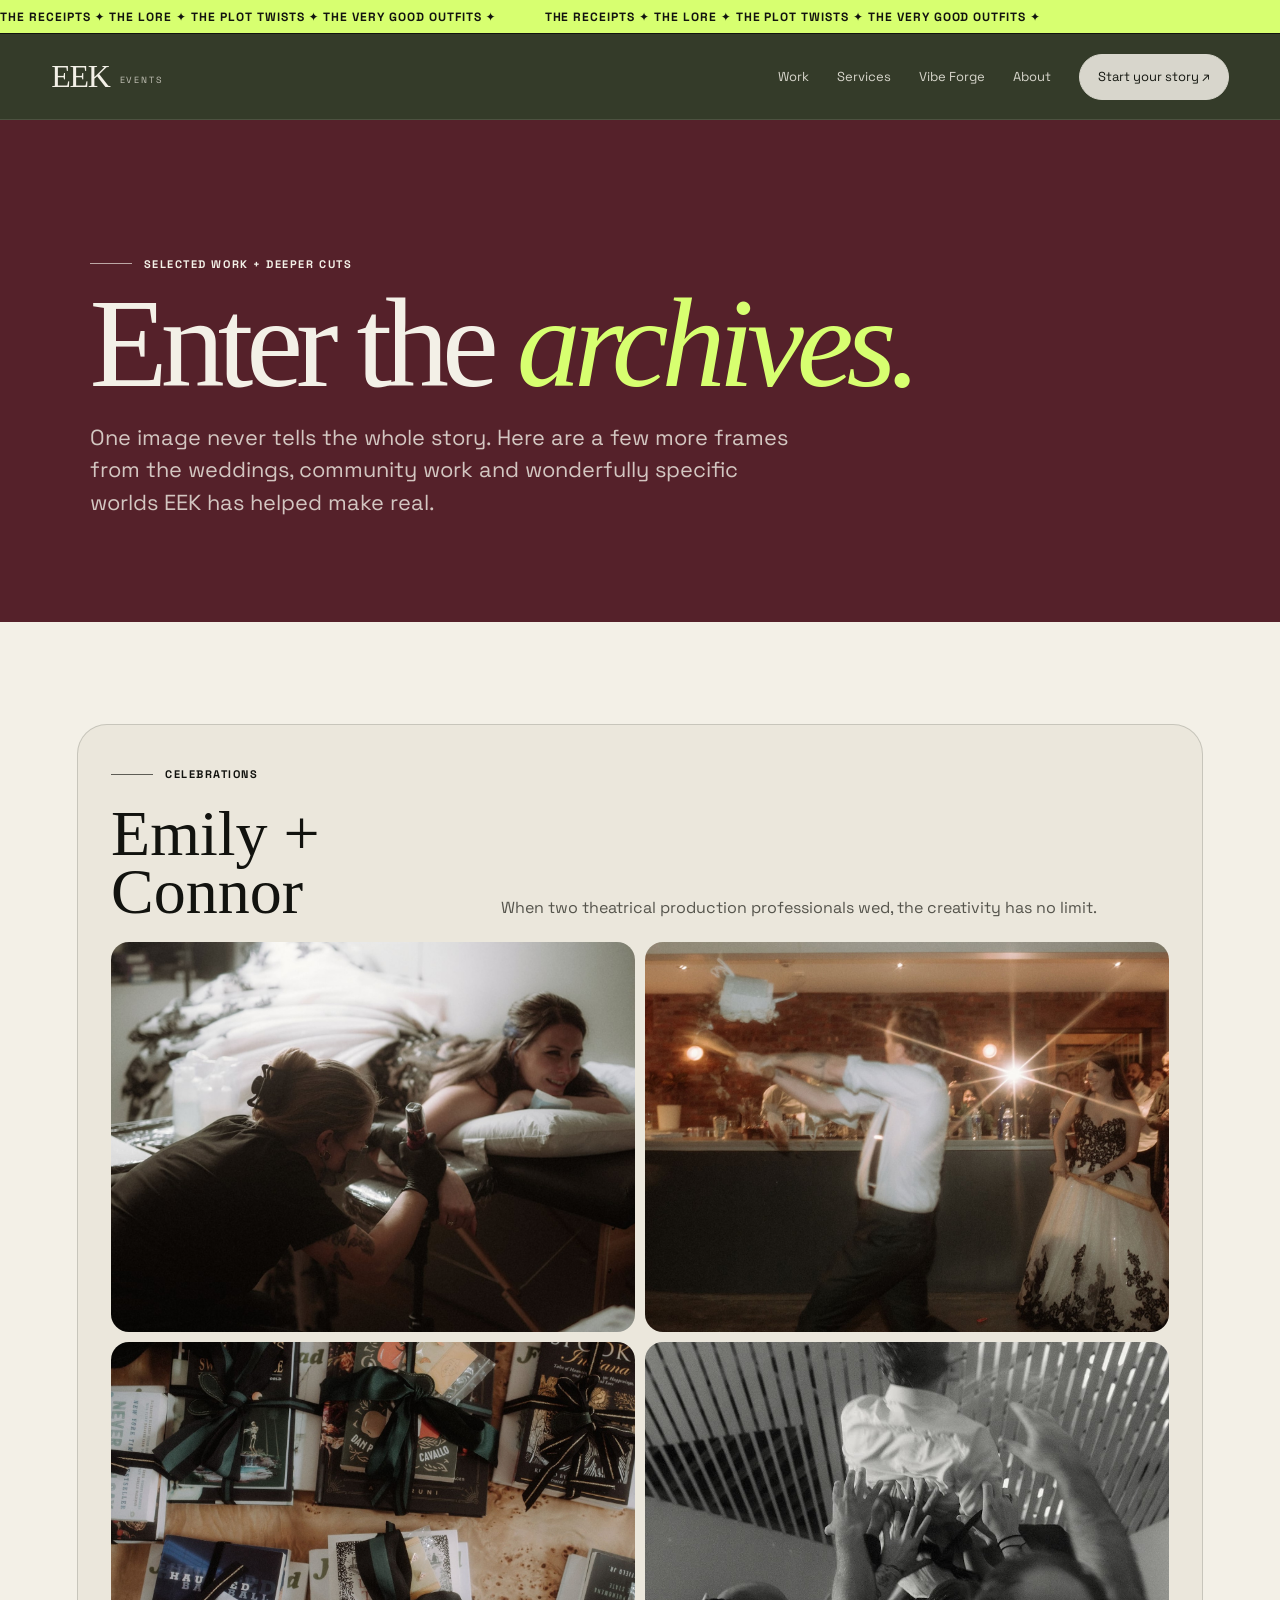
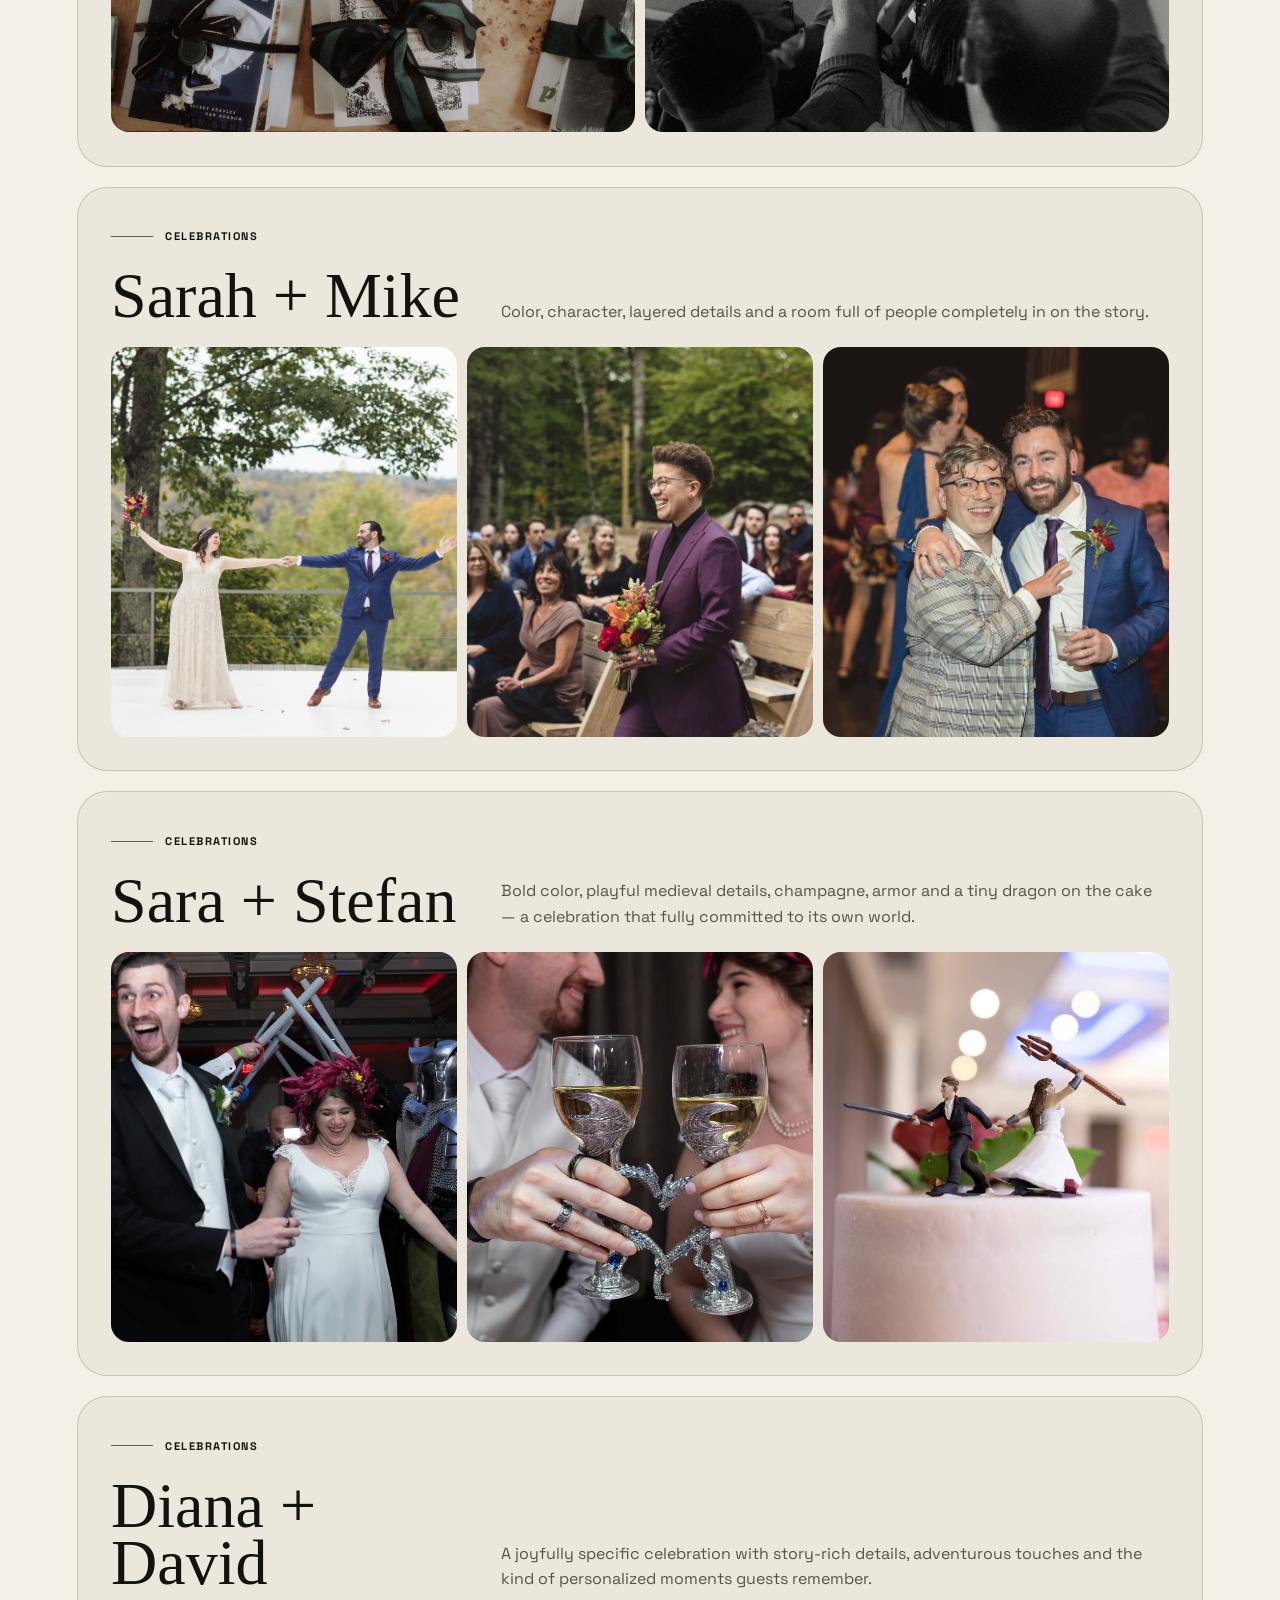
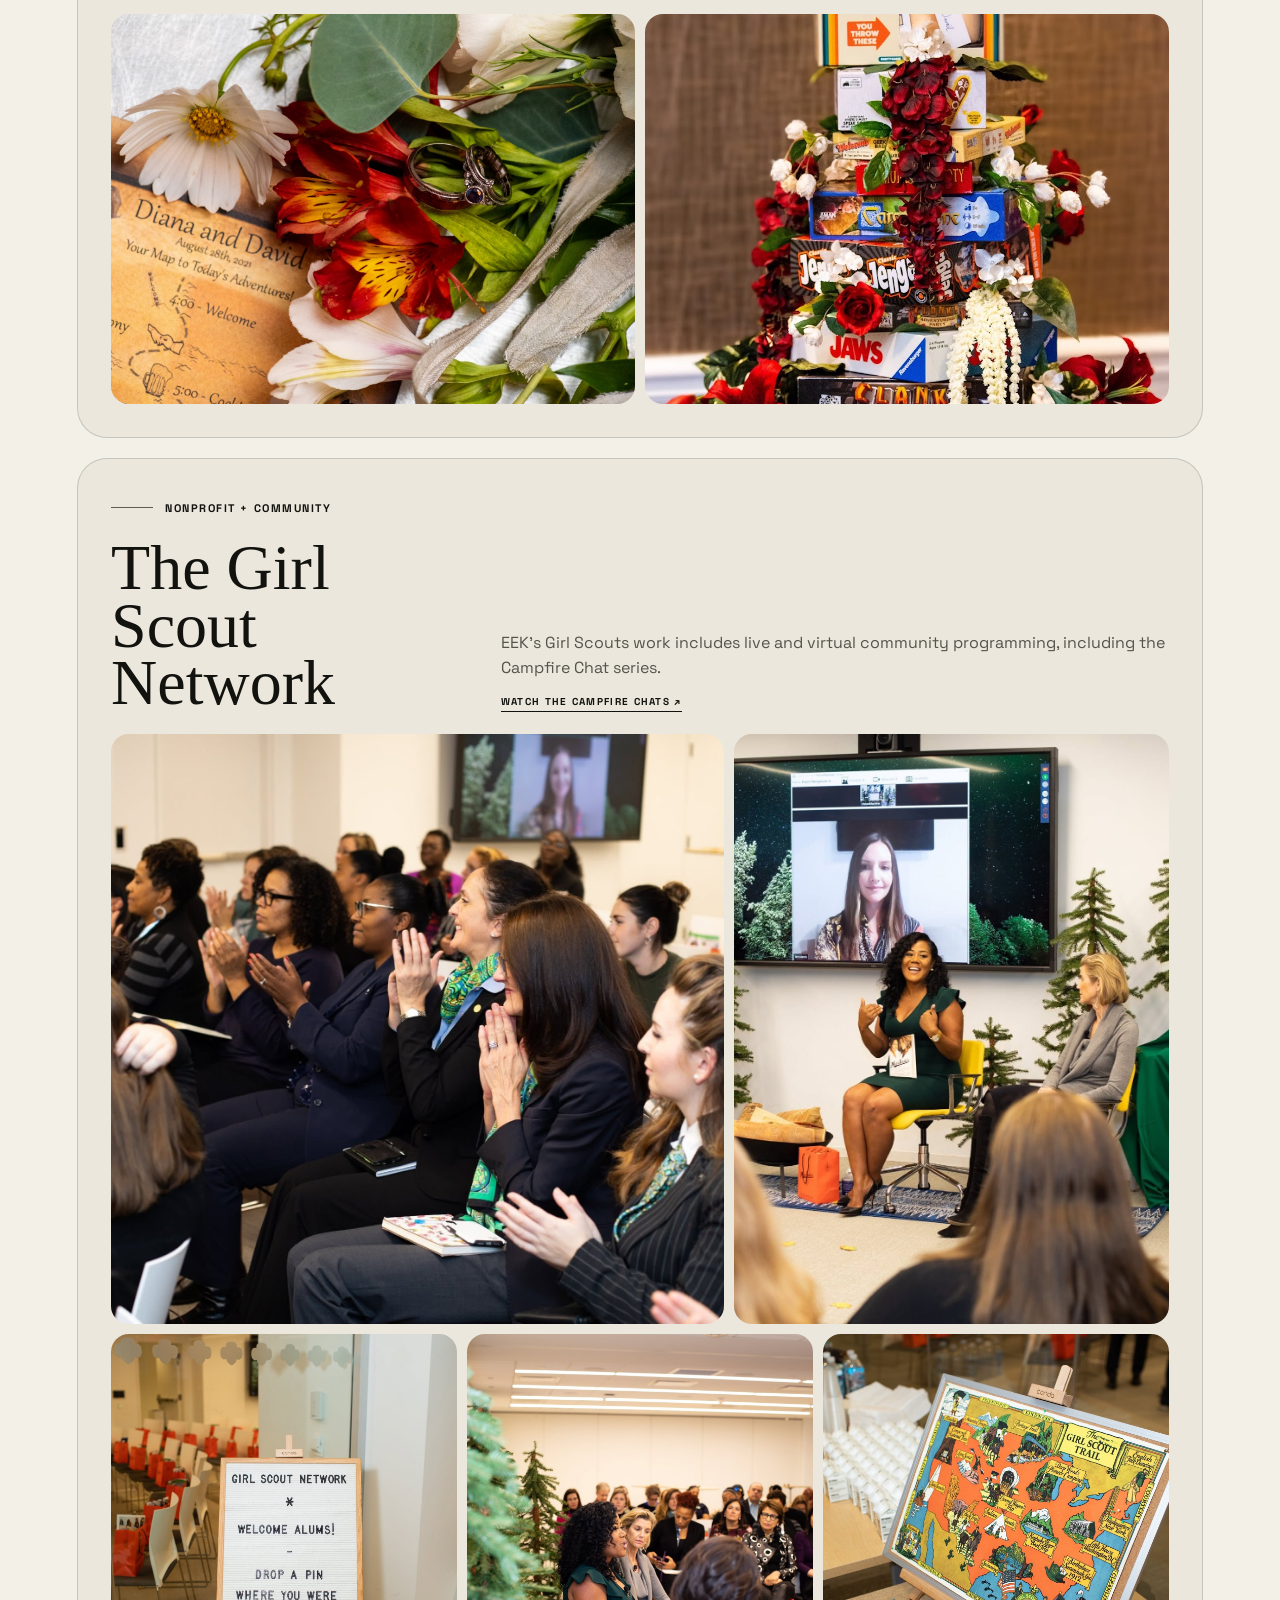
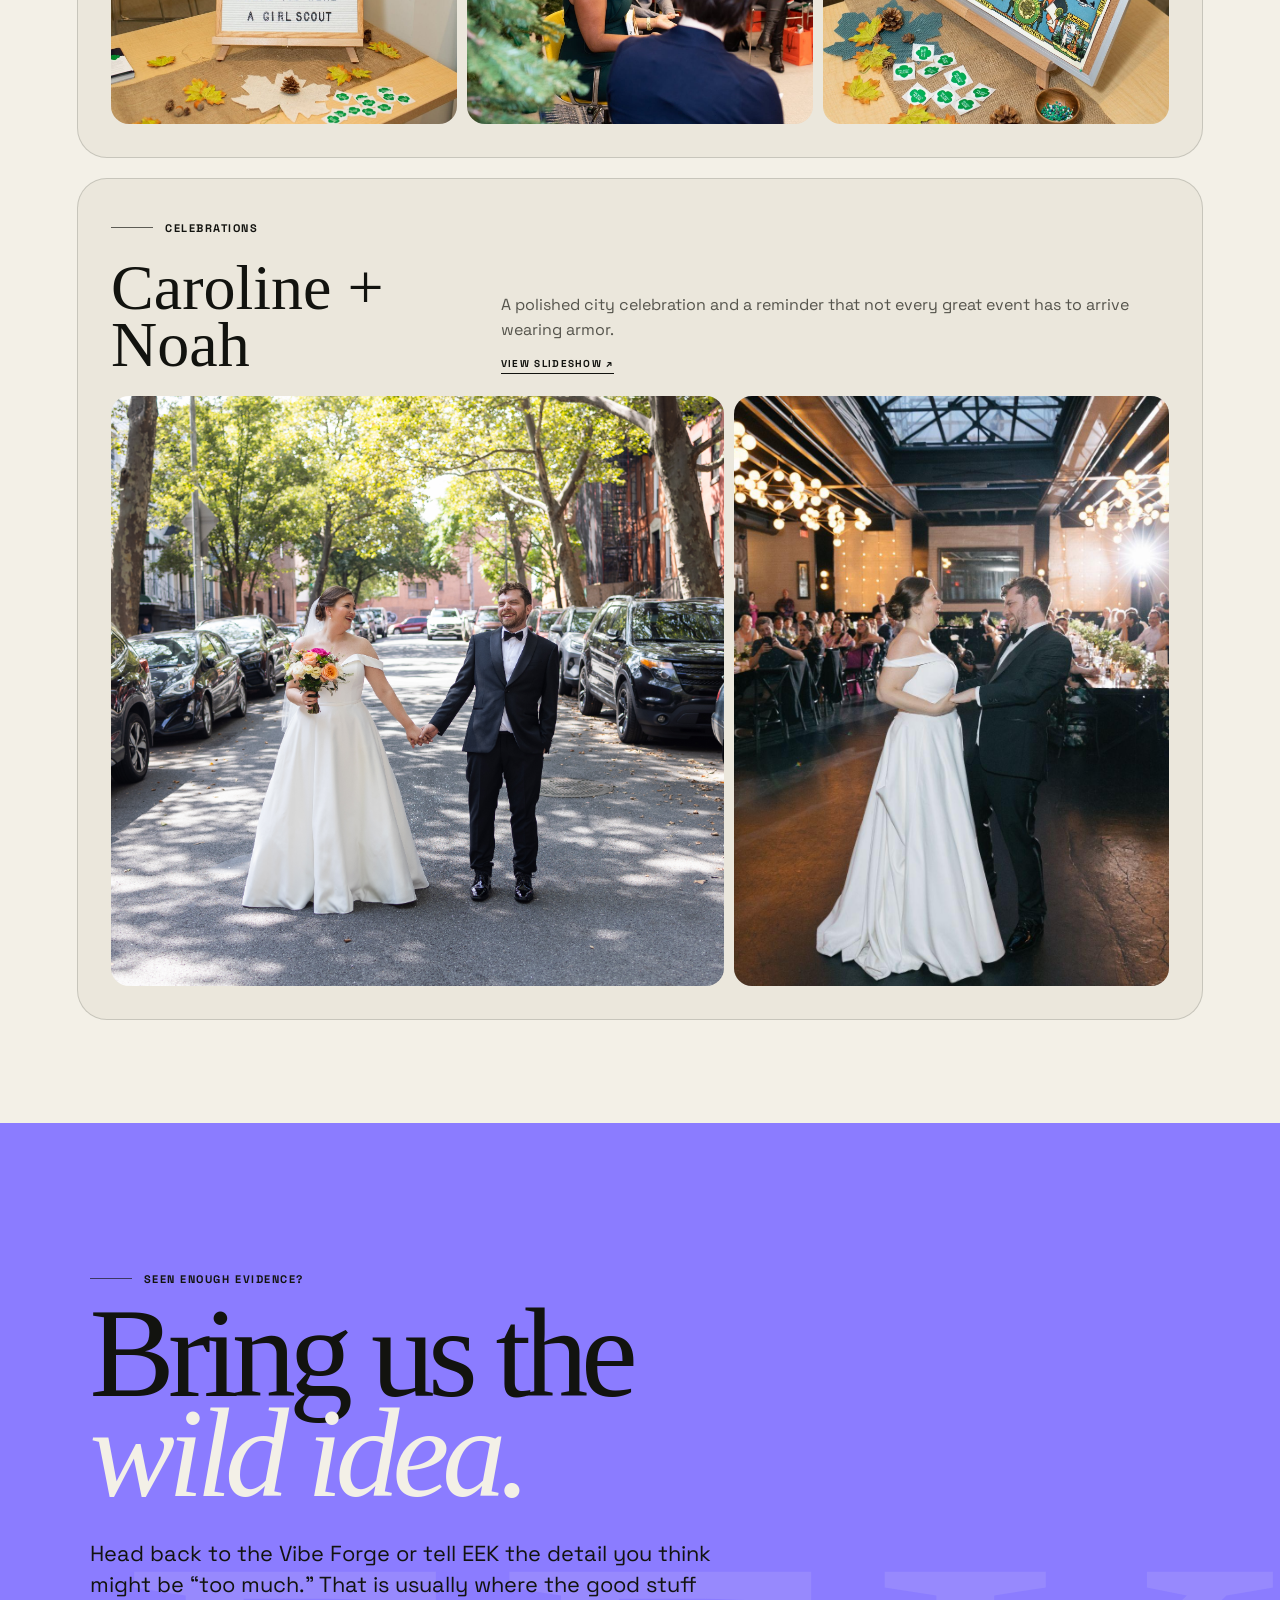
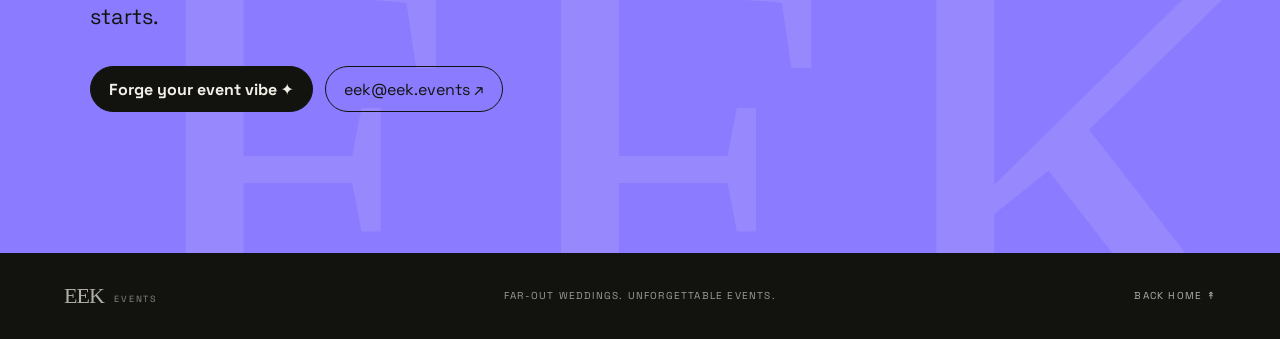
==== commit 06c3b05f: "Apply client feedback and update event highlights" ====
--- a/archive.html
+++ b/archive.html
@@ -24,18 +24,23 @@
 
   <main class="archive-page-grid">
     <article class="archive-event">
-      <div class="archive-event-head"><div><div class="kicker">Wedding world</div><h2>Emily + Connor</h2></div><p>From the getting-ready quiet to the reception action: a celebration with theatrical flourishes, highly personal details and plenty of main-character energy.</p></div>
-      <div class="archive-event-gallery"><figure class="half"><img src="assets/ConnorEmily1.jpeg" alt="A getting-ready moment from Emily and Connor's wedding"></figure><figure class="half"><img src="assets/ConnorEmily2.jpeg" alt="A lively reception moment from Emily and Connor's wedding"></figure></div>
+      <div class="archive-event-head"><div><div class="kicker">Celebrations</div><h2>Emily + Connor</h2></div><p>When two theatrical production professionals wed, the creativity has no limit.</p></div>
+      <div class="archive-event-gallery"><figure class="half"><img src="assets/ConnorEmily1.jpeg" alt="A getting-ready moment from Emily and Connor's wedding"></figure><figure class="half"><img src="assets/ConnorEmily2.jpeg" alt="A lively reception moment from Emily and Connor's wedding"></figure><figure class="half"><img src="assets/moodycards.png" alt="Moody stationery and detail pieces from Emily and Connor's wedding"></figure><figure class="half"><img src="assets/groomsmanpicture.png" alt="A dramatic black-and-white reception moment from Emily and Connor's wedding"></figure></div>
     </article>
 
     <article class="archive-event">
-      <div class="archive-event-head"><div><div class="kicker">Wedding world</div><h2>Sarah + Mike</h2></div><p>Color, character, layered details and a room full of people completely in on the story.</p></div>
+      <div class="archive-event-head"><div><div class="kicker">Celebrations</div><h2>Sarah + Mike</h2></div><p>Color, character, layered details and a room full of people completely in on the story.</p></div>
       <div class="archive-event-gallery"><figure class="third"><img src="assets/MikeSarah1.jpg" alt="Sarah and Mike celebrating outdoors"></figure><figure class="third"><img src="assets/wedding1.jpeg" alt="A joyful wedding ceremony guest procession"></figure><figure class="third"><img src="assets/wedding2-cropped.jpeg" alt="Two wedding guests smiling together at the reception"></figure></div>
     </article>
 
     <article class="archive-event">
-      <div class="archive-event-head"><div><div class="kicker">Wedding world</div><h2>Sara + Stefan</h2></div><p>Bold color, playful medieval details, champagne, armor and a tiny dragon on the cake — a celebration that fully committed to its own world.</p></div>
+      <div class="archive-event-head"><div><div class="kicker">Celebrations</div><h2>Sara + Stefan</h2></div><p>Bold color, playful medieval details, champagne, armor and a tiny dragon on the cake — a celebration that fully committed to its own world.</p></div>
       <div class="archive-event-gallery"><figure class="third"><img src="assets/sarastefan1.jpeg" alt="Sara and Stefan with a knight in armor"></figure><figure class="third"><img src="assets/sarastefan2.jpeg" alt="Sara and Stefan toasting with etched glasses"></figure><figure class="third"><img src="assets/sarastefan3.jpeg" alt="A dragon cake topper at Sara and Stefan's wedding"></figure></div>
+    </article>
+
+    <article class="archive-event">
+      <div class="archive-event-head"><div><div class="kicker">Celebrations</div><h2>Diana + David</h2></div><p>A joyfully specific celebration with story-rich details, adventurous touches and the kind of personalized moments guests remember.</p></div>
+      <div class="archive-event-gallery"><figure class="half"><img src="assets/DianaDavidBouquet.png" alt="A bouquet, rings and invitation detail from Diana and David's wedding"></figure><figure class="half"><img src="assets/gamedecor.png" alt="A celebratory wedding moment from Diana and David's event on a boat"></figure></div>
     </article>
 
     <article class="archive-event">
@@ -44,7 +49,7 @@
     </article>
 
     <article class="archive-event">
-      <div class="archive-event-head"><div><div class="kicker">Wedding world</div><h2>Caroline + Noah</h2></div><div><p>A polished city celebration and a reminder that not every great event has to arrive wearing armor.</p><a class="archive-event-link" href="https://roseyredphotography.pic-time.com/_pt_3JYWDySpcCiVW" target="_blank" rel="noopener">View slideshow ↗</a></div></div>
+      <div class="archive-event-head"><div><div class="kicker">Celebrations</div><h2>Caroline + Noah</h2></div><div><p>A polished city celebration and a reminder that not every great event has to arrive wearing armor.</p><a class="archive-event-link" href="https://roseyredphotography.pic-time.com/_pt_3JYWDySpcCiVW" target="_blank" rel="noopener">View slideshow ↗</a></div></div>
       <div class="archive-event-gallery"><figure class="hero-shot"><img src="assets/CaroNoah.JPG" alt="Caroline and Noah wedding"></figure><figure class="side-shot"><img src="assets/dance-floor.jpg" alt="Wedding dance floor moment"></figure></div>
     </article>
   </main>
@@ -52,4 +57,4 @@
   <section class="contact" id="contact"><div class="contact-inner"><div class="kicker">Seen enough evidence?</div><h2>Bring us the<br><em>wild idea.</em></h2><p>Head back to the Vibe Forge or tell EEK the detail you think might be “too much.” That is usually where the good stuff starts.</p><div class="contact-actions"><a class="btn btn-primary" href="index.html#forge">Forge your event vibe ✦</a><a class="btn" href="mailto:eek@eek.events">eek@eek.events ↗</a></div></div></section>
   <footer class="footer"><a class="logo" href="index.html">EEK <small>events</small></a><div class="footer-center">Far-out weddings. Unforgettable events.</div><div class="footer-right"><a href="index.html">Back home ↟</a></div></footer>
 </body>
-</html>
+</html>
--- a/custom-css.css
+++ b/custom-css.css
@@ -14,7 +14,7 @@
   --sans:"Space Grotesk", system-ui, -apple-system, sans-serif;
 }
 *{box-sizing:border-box}
-html{scroll-behavior:smooth;background:var(--forest)}
+html{scroll-behavior:smooth;scroll-padding-top:140px;background:var(--forest)}
 body{margin:0;font-family:var(--sans);background:var(--paper);color:var(--ink);overflow-x:hidden}
 a{color:inherit;text-decoration:none}
 button,input,textarea,select{font:inherit}
@@ -25,12 +25,12 @@
 .eek-app{overflow:clip;position:relative}
 .eek-app:before{content:"";position:fixed;inset:0;pointer-events:none;opacity:.045;z-index:99;background-image:url("data:image/svg+xml,%3Csvg viewBox='0 0 180 180' xmlns='http://www.w3.org/2000/svg'%3E%3Cfilter id='n'%3E%3CfeTurbulence type='fractalNoise' baseFrequency='.88' numOctaves='3' stitchTiles='stitch'/%3E%3C/filter%3E%3Crect width='100%25' height='100%25' filter='url(%23n)' opacity='.75'/%3E%3C/svg%3E")}
 
-.topbar{height:34px;background:var(--acid);color:var(--ink);display:flex;align-items:center;overflow:hidden;border-bottom:1px solid var(--ink);font-size:12px;font-weight:700;letter-spacing:.08em;text-transform:uppercase}
+.topbar{height:34px;background:var(--acid);color:var(--ink);display:flex;align-items:center;overflow:hidden;border-bottom:1px solid var(--ink);font-size:12px;font-weight:700;letter-spacing:.08em;text-transform:uppercase;position:sticky;top:0;z-index:121}
 .marquee{display:flex;white-space:nowrap;animation:marquee 26s linear infinite;will-change:transform}
 .marquee span{padding-right:48px}
 @keyframes marquee{to{transform:translateX(-50%)}}
 
-.nav{position:absolute;z-index:20;top:34px;left:0;right:0;height:86px;display:flex;align-items:center;justify-content:space-between;padding:0 clamp(20px,4vw,62px);color:var(--paper)}
+.nav{position:sticky;z-index:120;top:34px;left:0;right:0;height:86px;display:flex;align-items:center;justify-content:space-between;padding:0 clamp(20px,4vw,62px);color:var(--paper);background:var(--forest);border-bottom:1px solid rgba(243,240,231,.12)}
 .logo{display:flex;align-items:center;gap:10px;font-family:var(--display);font-size:32px;line-height:.8;letter-spacing:-.04em;cursor:pointer;user-select:none}
 .logo small{display:block;font-family:var(--sans);font-size:9px;text-transform:uppercase;letter-spacing:.2em;opacity:.75;margin-top:8px}
 .nav-links{display:flex;align-items:center;gap:28px;font-size:13px}
@@ -39,7 +39,7 @@
 .nav-cta:hover,.btn:hover{transform:translateY(-2px)}
 .nav-cta{background:var(--paper);color:var(--ink);border-color:var(--paper)}
 
-.hero{min-height:100svh;background:var(--forest);color:var(--paper);display:grid;grid-template-columns:minmax(0,1.05fr) minmax(340px,.95fr);position:relative;padding-top:120px}
+.hero{min-height:calc(100svh - 120px);background:var(--forest);color:var(--paper);display:grid;grid-template-columns:minmax(0,1.05fr) minmax(340px,.95fr);position:relative;padding-top:0}
 .hero-copy{display:flex;flex-direction:column;justify-content:flex-end;padding:clamp(40px,7vw,100px) clamp(24px,5vw,76px) clamp(52px,7vw,88px);position:relative;z-index:3}
 .kicker{display:inline-flex;align-items:center;gap:12px;text-transform:uppercase;letter-spacing:.14em;font-size:11px;font-weight:700;margin-bottom:24px}
 .kicker:before{content:"";width:42px;height:1px;background:currentColor;opacity:.65}
@@ -180,14 +180,14 @@
 
 @media (max-width:1000px){
   .nav-links a:not(.nav-cta){display:none}
-  .hero{grid-template-columns:1fr;min-height:auto}.hero-copy{min-height:78svh;padding-top:170px}.hero-visual{min-height:68svh;border-left:0;border-top:1px solid var(--line)}
+  .hero{grid-template-columns:1fr;min-height:auto}.hero-copy{min-height:78svh;padding-top:72px}.hero-visual{min-height:68svh;border-left:0;border-top:1px solid var(--line)}
   .manifesto-grid,.services-intro,.about{grid-template-columns:1fr}.manifesto h2{position:static}.services-intro{align-items:start}.about{gap:60px}.about-photo{max-width:680px}
   .quest{grid-column:span 6}.quest:nth-child(5){grid-column:span 12}
   .forge-body{grid-template-columns:1fr}.forge-form{border-right:0;border-bottom:1px solid rgba(18,19,15,.18)}
 }
 @media (max-width:720px){
   .topbar{font-size:10px}.nav{height:72px;padding:0 18px}.logo{font-size:26px}.nav-cta{min-height:40px;padding:0 13px;font-size:11px}
-  .hero-copy{min-height:74svh;padding:150px 22px 48px}.hero h1{font-size:clamp(60px,18vw,92px)}.hero-sub{font-size:17px}.hero-visual{min-height:72svh}.hero-note{left:14px;top:92px}.die{width:78px;height:78px;right:18px;bottom:22px}.die strong{font-size:30px}
+  .hero-copy{min-height:74svh;padding:64px 22px 48px}.hero h1{font-size:clamp(60px,18vw,92px)}.hero-sub{font-size:17px}.hero-visual{min-height:72svh}.hero-note{left:14px;top:92px}.die{width:78px;height:78px;right:18px;bottom:22px}.die strong{font-size:30px}
   .manifesto{padding-left:22px;padding-right:22px}.manifesto-grid{gap:54px}.big-p{font-size:30px}.mission-card{grid-template-columns:40px 1fr}
   .section-head{display:block}.section-head p{margin-top:18px}.gallery-grid{grid-template-columns:1fr 1fr;grid-template-rows:420px 220px 220px}.photo.one{grid-row:auto;grid-column:span 2}.photo.two{grid-column:span 2}
   .case{flex-basis:86vw;height:560px;min-height:0}.case-art{width:48%;top:14%}.case-copy h3{font-size:52px}
@@ -278,7 +278,7 @@
 #services{scroll-margin-top:28px}
 
 /* Dedicated archive page */
-.archive-page{background:var(--paper);min-height:100vh}.archive-page .nav{position:relative;top:0;background:var(--ink);height:86px}.archive-page .topbar{position:relative}.archive-hero{background:var(--oxblood);color:var(--paper);padding:clamp(90px,10vw,150px) clamp(24px,7vw,100px) clamp(64px,8vw,110px)}.archive-hero h1{font-family:var(--display);font-weight:400;font-size:clamp(72px,10vw,150px);line-height:.76;letter-spacing:-.055em;margin:0;max-width:1000px}.archive-hero h1 em{color:var(--acid);font-weight:400}.archive-hero p{font-size:clamp(17px,1.7vw,23px);max-width:700px;line-height:1.5;color:rgba(243,240,231,.8);margin:30px 0 0}.archive-page-grid{padding:clamp(70px,8vw,120px) clamp(20px,6vw,90px);display:grid;gap:20px}.archive-event{border:1px solid rgba(18,19,15,.16);border-radius:30px;padding:clamp(18px,2.6vw,34px);background:#ebe7dc}.archive-event-head{display:grid;grid-template-columns:.7fr 1.3fr;gap:30px;align-items:end;margin-bottom:22px}.archive-event-head h2{font-family:var(--display);font-size:clamp(44px,5vw,76px);font-weight:400;line-height:.9;margin:0}.archive-event-head p{margin:0;line-height:1.6;color:#55544c;max-width:700px}.archive-event-gallery{display:grid;grid-template-columns:repeat(12,1fr);grid-auto-rows:190px;gap:10px}.archive-event-gallery figure{margin:0;border-radius:18px;overflow:hidden;background:#ccc}.archive-event-gallery img{width:100%;height:100%;object-fit:cover}.archive-event-gallery .half{grid-column:span 6;grid-row:span 2}.archive-event-gallery .third{grid-column:span 4;grid-row:span 2}.archive-event-gallery .hero-shot{grid-column:span 7;grid-row:span 3}.archive-event-gallery .side-shot{grid-column:span 5;grid-row:span 3}.archive-event-link{display:inline-flex;margin-top:14px;font-size:10px;font-weight:700;text-transform:uppercase;letter-spacing:.13em;border-bottom:1px solid currentColor;padding-bottom:3px}
+.archive-page{background:var(--paper);min-height:100vh}.archive-page .nav{position:sticky;top:34px;background:var(--forest);height:86px}.archive-page .topbar{position:sticky;top:0}.archive-hero{background:var(--oxblood);color:var(--paper);padding:clamp(90px,10vw,150px) clamp(24px,7vw,100px) clamp(64px,8vw,110px)}.archive-hero h1{font-family:var(--display);font-weight:400;font-size:clamp(72px,10vw,150px);line-height:.76;letter-spacing:-.055em;margin:0;max-width:1000px}.archive-hero h1 em{color:var(--acid);font-weight:400}.archive-hero p{font-size:clamp(17px,1.7vw,23px);max-width:700px;line-height:1.5;color:rgba(243,240,231,.8);margin:30px 0 0}.archive-page-grid{padding:clamp(70px,8vw,120px) clamp(20px,6vw,90px);display:grid;gap:20px}.archive-event{border:1px solid rgba(18,19,15,.16);border-radius:30px;padding:clamp(18px,2.6vw,34px);background:#ebe7dc}.archive-event-head{display:grid;grid-template-columns:.7fr 1.3fr;gap:30px;align-items:end;margin-bottom:22px}.archive-event-head h2{font-family:var(--display);font-size:clamp(44px,5vw,76px);font-weight:400;line-height:.9;margin:0}.archive-event-head p{margin:0;line-height:1.6;color:#55544c;max-width:700px}.archive-event-gallery{display:grid;grid-template-columns:repeat(12,1fr);grid-auto-rows:190px;gap:10px}.archive-event-gallery figure{margin:0;border-radius:18px;overflow:hidden;background:#ccc}.archive-event-gallery img{width:100%;height:100%;object-fit:cover}.archive-event-gallery .half{grid-column:span 6;grid-row:span 2}.archive-event-gallery .third{grid-column:span 4;grid-row:span 2}.archive-event-gallery .hero-shot{grid-column:span 7;grid-row:span 3}.archive-event-gallery .side-shot{grid-column:span 5;grid-row:span 3}.archive-event-link{display:inline-flex;margin-top:14px;font-size:10px;font-weight:700;text-transform:uppercase;letter-spacing:.13em;border-bottom:1px solid currentColor;padding-bottom:3px}
 
 @media(max-width:1000px){.proof-stage,.archive-door,.reviews-strip,.about-combined{grid-template-columns:1fr}.proof-image{height:68vw;min-height:480px}.archive-door{gap:34px}.archive-door-copy{max-width:680px}.archive-door-copy p{max-width:620px}.archive-selector{justify-self:stretch;max-width:none}.archive-stage{aspect-ratio:16/10;max-height:560px}.archive-stage img{object-position:center 58%}.reviews-rail{grid-template-columns:repeat(3,minmax(260px,1fr));overflow-x:auto}.about-portrait{min-height:650px}.archive-event-head{grid-template-columns:1fr}}
 @media(max-width:720px){.proof-stage{padding-left:20px;padding-right:20px}.proof-image{height:115vw;min-height:420px;border-radius:24px}.proof-pick{padding:14px 0}.archive-door{padding:48px 20px 54px;gap:28px}.archive-door-copy h2{font-size:clamp(50px,14vw,72px)}.archive-door-copy p{font-size:15px}.archive-selector{max-width:none;width:100%}.archive-stage{aspect-ratio:4/3;max-height:none;border-radius:20px}.archive-stage img{object-position:center 58%}.archive-stage figcaption{left:16px;bottom:14px;font-size:8px;max-width:88%}.archive-thumbs{gap:7px;margin-top:8px}.archive-thumb img{aspect-ratio:4/3;border-radius:9px}.reviews-strip{padding-left:18px;padding-right:18px}.reviews-rail{display:flex;overflow-x:auto;scroll-snap-type:x mandatory}.reviews-rail blockquote{min-width:78vw;scroll-snap-align:start}.forge-services{grid-template-columns:repeat(6,170px)}.about-combined{padding-left:20px;padding-right:20px}.about-portrait{min-height:520px}.about-main{inset:0 14% 14% 0}.about-work{width:44%;height:34%}.about-life{width:48%;height:30%}.compact-facts{grid-template-columns:1fr}.archive-event-gallery{grid-template-columns:1fr;grid-auto-rows:270px}.archive-event-gallery .half,.archive-event-gallery .third,.archive-event-gallery .hero-shot,.archive-event-gallery .side-shot{grid-column:auto;grid-row:auto}.archive-hero{padding-left:22px;padding-right:22px}.archive-page-grid{padding-left:14px;padding-right:14px}.archive-event{padding:14px;border-radius:24px}}
@@ -298,3 +298,270 @@
 @keyframes forgeStepIn{from{opacity:0;transform:translateY(8px)}to{opacity:1;transform:none}}
 @media(max-width:1000px){.forge-body{grid-template-columns:1fr}.guided-forge{min-height:470px}.forge-services{scroll-snap-type:x mandatory}.forge-service-card{scroll-snap-align:start}.forge-result{min-height:520px}}
 @media(max-width:720px){.forge-head p{font-size:14px}.forge-guide-note{font-size:10px;line-height:1.5}.forge-services{grid-template-columns:repeat(6,158px)}.forge-service-card{min-width:158px;padding:14px}.forge-service-card strong{font-size:19px}.guided-forge{min-height:430px;padding:28px 20px}.forge-progress{grid-template-columns:auto 1fr;margin-bottom:32px}.forge-progress-note{display:none}.forge-step h3{font-size:clamp(38px,12vw,50px)}.forge-choice-grid{display:grid;grid-template-columns:1fr 1fr}.forge-choice-grid .chip{width:100%;text-align:left;font-size:12px;padding:12px}.forge-nav{padding-top:24px}.campaign-readout{grid-template-columns:1fr}.campaign-readout>div{min-height:58px}.match-line{display:block}.match-line em{display:block;margin-top:8px}}
+
+
+/* Forge clarity + real review pass v8 */
+.reviews-rail{grid-template-columns:1.55fr 1fr 1fr}
+.reviews-rail .review-featured{background:rgba(190,255,72,.08);border-color:rgba(190,255,72,.38)}
+.reviews-rail .review-featured p{font-size:clamp(18px,1.55vw,24px);line-height:1.18}
+.reviews-rail .review-placeholder{opacity:.72}
+
+.forge-head{grid-template-columns:minmax(0,1.12fr) minmax(330px,.88fr);gap:clamp(38px,6vw,88px);align-items:end;padding:clamp(30px,4vw,56px)}
+.forge-head-main{align-self:center}
+.forge-head-main p{max-width:610px}
+.forge-purpose{align-self:stretch;background:var(--ink);color:var(--paper);border-radius:24px;padding:clamp(22px,2.8vw,34px);display:flex;flex-direction:column;justify-content:center;box-shadow:0 20px 50px rgba(18,19,15,.10)}
+.forge-purpose-top{display:flex;align-items:center;justify-content:space-between;gap:18px;margin-bottom:16px;text-transform:uppercase;letter-spacing:.14em;font-size:8px;font-weight:800;color:var(--acid)}
+.forge-purpose-top b{border:1px solid rgba(243,240,231,.32);border-radius:999px;padding:7px 9px;color:var(--paper);font-weight:700}
+.forge-purpose h3{font-family:var(--display);font-size:clamp(31px,3vw,44px);line-height:.96;font-weight:400;margin:0 0 12px}
+.forge-purpose>p{font-size:12px;line-height:1.5;color:rgba(243,240,231,.72);margin:0 0 16px;max-width:none}
+.forge-purpose ul{list-style:none;padding:0;margin:0;display:grid;gap:9px}
+.forge-purpose li{display:flex;align-items:baseline;gap:11px;font-size:12px;line-height:1.35}
+.forge-purpose li span{font-family:var(--display);font-size:18px;color:var(--acid);min-width:24px}
+.forge-purpose small{display:block;margin-top:18px;padding-top:14px;border-top:1px solid rgba(243,240,231,.16);font-size:8px;line-height:1.45;letter-spacing:.08em;text-transform:uppercase;color:rgba(243,240,231,.48)}
+.forge-badge{display:none}
+
+.forge-service-menu{background:#e5e0d4;border-bottom:1px solid rgba(18,19,15,.18)}
+.forge-service-menu>summary{list-style:none;display:flex;justify-content:space-between;align-items:center;gap:20px;padding:12px clamp(18px,3vw,36px);border-bottom:1px solid rgba(18,19,15,.13);cursor:default}
+.forge-service-menu>summary::-webkit-details-marker{display:none}
+.forge-service-menu>summary span{display:flex;align-items:baseline;gap:14px;flex-wrap:wrap}
+.forge-service-menu>summary strong{font-size:9px;text-transform:uppercase;letter-spacing:.14em}
+.forge-service-menu>summary em{font-size:10px;font-style:normal;color:#66655d}
+.forge-service-menu>summary>b{display:none;font-family:var(--display);font-size:24px;font-weight:400}
+.forge-services{border-bottom:0}
+.forge-service-card{cursor:default;user-select:none;transition:background .25s ease,opacity .25s ease,transform .25s ease;opacity:.88}
+.forge-service-card:not(.recommended){background:transparent!important;transform:none!important}
+.forge-service-card.recommended{opacity:1}
+.forge-service-card.recommended:after{content:"BEST FIT"}
+
+.forge-guide-note{display:flex;align-items:center;gap:14px;flex-wrap:wrap;padding:15px clamp(18px,3vw,36px);background:var(--ink);color:var(--paper);border-bottom:1px solid rgba(18,19,15,.18)}
+.forge-guide-note strong{display:inline-flex;align-items:center;padding:7px 10px;border-radius:999px;background:var(--acid);color:var(--ink);font-size:9px;letter-spacing:.14em;white-space:nowrap}
+.forge-guide-note span{margin:0!important;font-size:11px;color:rgba(243,240,231,.78)}
+.forge-progress{margin-bottom:30px}
+
+@media(max-width:1000px){
+  .forge-head{grid-template-columns:1fr;gap:26px}
+  .forge-purpose{max-width:760px}
+  .reviews-rail{grid-template-columns:minmax(320px,1.4fr) repeat(2,minmax(260px,1fr));overflow-x:auto}
+}
+@media(max-width:720px){
+  .forge-head{padding:28px 20px 22px}
+  .forge-purpose{border-radius:18px;padding:20px}
+  .forge-purpose h3{font-size:34px}
+  .forge-service-menu>summary{cursor:pointer;padding:14px 18px}
+  .forge-service-menu>summary span{display:block}
+  .forge-service-menu>summary em{display:block;margin-top:4px;font-size:9px}
+  .forge-service-menu>summary>b{display:block;transition:transform .2s ease}
+  .forge-service-menu[open]>summary>b{transform:rotate(45deg)}
+  .forge-guide-note{align-items:flex-start;gap:9px;padding:13px 18px}
+  .forge-guide-note span{flex-basis:100%;padding-left:1px;line-height:1.45}
+  .reviews-rail{display:flex}
+  .reviews-rail blockquote{min-width:84vw}
+  .reviews-rail .review-featured{min-width:90vw}
+  .guided-forge{padding-top:24px}
+  .forge-progress{margin-bottom:25px}
+}
+
+
+/* v9 — unified Forge intro + clearer service-menu hierarchy */
+.forge-head-unified{
+  display:grid;
+  grid-template-columns:minmax(0,1.08fr) minmax(320px,.92fr);
+  gap:clamp(34px,5vw,72px);
+  align-items:center;
+  padding:clamp(30px,4vw,48px) clamp(28px,4.5vw,62px);
+  background:linear-gradient(135deg,#171914,#25291d);
+  color:var(--paper);
+  border-bottom:0;
+}
+.forge-head-unified .kicker{color:var(--acid)}
+.forge-head-unified h2{
+  font-size:clamp(52px,5.6vw,82px);
+  line-height:.88;
+  margin:0 0 16px;
+}
+.forge-head-unified .forge-head-main p{
+  max-width:680px;
+  margin:0;
+  color:rgba(243,240,231,.78);
+  font-size:clamp(14px,1.15vw,17px);
+  line-height:1.55;
+}
+.forge-budget-note{
+  display:block;
+  margin-top:15px;
+  font-size:8px;
+  line-height:1.45;
+  letter-spacing:.09em;
+  text-transform:uppercase;
+  color:rgba(243,240,231,.42);
+}
+.forge-outcomes{
+  border-left:1px solid rgba(243,240,231,.18);
+  padding-left:clamp(26px,4vw,54px);
+}
+.forge-outcomes-top{
+  display:flex;
+  align-items:center;
+  justify-content:space-between;
+  gap:18px;
+  margin-bottom:18px;
+  color:var(--acid);
+  font-size:8px;
+  font-weight:800;
+  letter-spacing:.15em;
+  text-transform:uppercase;
+}
+.forge-outcomes-top b{
+  border:1px solid rgba(243,240,231,.3);
+  border-radius:999px;
+  padding:7px 9px;
+  color:var(--paper);
+  font-weight:700;
+}
+.forge-outcomes ul{list-style:none;padding:0;margin:0;display:grid;gap:12px}
+.forge-outcomes li{display:grid;grid-template-columns:34px 1fr;gap:10px;align-items:baseline}
+.forge-outcomes li span{font-family:var(--display);font-size:19px;color:var(--acid)}
+.forge-outcomes li strong{font-size:13px;line-height:1.35;font-weight:500;color:var(--paper)}
+
+.forge-service-menu>summary{
+  background:var(--forest);
+  color:var(--paper);
+  border-bottom:1px solid rgba(243,240,231,.12);
+  padding:13px clamp(22px,3vw,38px);
+}
+.forge-service-menu>summary strong{color:var(--acid)}
+.forge-service-menu>summary em{color:rgba(243,240,231,.74)}
+.forge-service-menu>summary>b{color:var(--paper)}
+
+.forge-guide-note{
+  background:var(--acid);
+  color:var(--ink);
+  border-bottom:1px solid rgba(18,19,15,.15);
+}
+.forge-guide-note strong{
+  background:var(--ink);
+  color:var(--paper);
+}
+.forge-guide-note span{color:rgba(18,19,15,.76)!important;font-weight:600}
+
+@media(max-width:1000px){
+  .forge-head-unified{grid-template-columns:1fr;gap:28px}
+  .forge-outcomes{border-left:0;border-top:1px solid rgba(243,240,231,.18);padding:24px 0 0}
+}
+@media(max-width:720px){
+  .forge-head-unified{padding:26px 20px 28px;gap:24px}
+  .forge-head-unified h2{font-size:clamp(48px,14vw,68px)}
+  .forge-head-unified .forge-head-main p{font-size:14px}
+  .forge-outcomes{padding-top:20px}
+  .forge-outcomes li{grid-template-columns:30px 1fr}
+  .forge-outcomes li strong{font-size:12px}
+  .forge-service-menu>summary{background:var(--forest);padding:14px 18px}
+  .forge-guide-note{padding:13px 18px}
+}
+/* 2e Studio footer credit */
+.footer-right{
+  text-align:right;
+  display:flex;
+  flex-direction:column;
+  align-items:flex-end;
+  gap:9px;
+}
+
+.studio-credit{
+  font-size:8px;
+  letter-spacing:.11em;
+  opacity:.42 !important;
+  transition:opacity .2s ease;
+}
+
+.studio-credit:hover{
+  opacity:.9 !important;
+}
+
+@media (max-width:720px){
+  .footer-right{
+    align-items:flex-start;
+  }
+}
+
+/* Footer polish + 2e Studio signature */
+
+.footer-right{
+  text-align:right;
+  display:flex;
+  flex-direction:column;
+  align-items:flex-end;
+  gap:12px;
+}
+
+.footer-forge{
+  font-size:10px;
+  letter-spacing:.13em;
+  opacity:.72;
+}
+
+.studio-credit{
+  display:flex;
+  align-items:baseline;
+  gap:6px;
+  font-size:8px;
+  letter-spacing:.11em;
+  opacity:.48 !important;
+  text-transform:uppercase;
+  white-space:nowrap;
+  transition:opacity .25s ease;
+}
+
+.studio-credit:hover{
+  opacity:1 !important;
+}
+
+.studio-name{
+  position:relative;
+  font-weight:700;
+  color:var(--paper);
+  background:
+    linear-gradient(
+      105deg,
+      var(--paper) 0%,
+      var(--paper) 35%,
+      var(--acid) 48%,
+      #fff 52%,
+      var(--paper) 65%,
+      var(--paper) 100%
+    );
+  background-size:240% 100%;
+  background-position:100% 0;
+  -webkit-background-clip:text;
+  background-clip:text;
+  -webkit-text-fill-color:transparent;
+  animation:studioGlow 6s ease-in-out infinite;
+}
+
+@keyframes studioGlow{
+  0%,72%,100%{
+    background-position:100% 0;
+  }
+  84%{
+    background-position:0% 0;
+  }
+}
+
+@media (max-width:720px){
+  .footer-right{
+    text-align:left;
+    align-items:flex-start;
+  }
+
+  .studio-credit{
+    white-space:normal;
+  }
+}
+
+@media (prefers-reduced-motion:reduce){
+  .studio-name{
+    animation:none;
+    -webkit-text-fill-color:var(--paper);
+    background:none;
+  }
+}
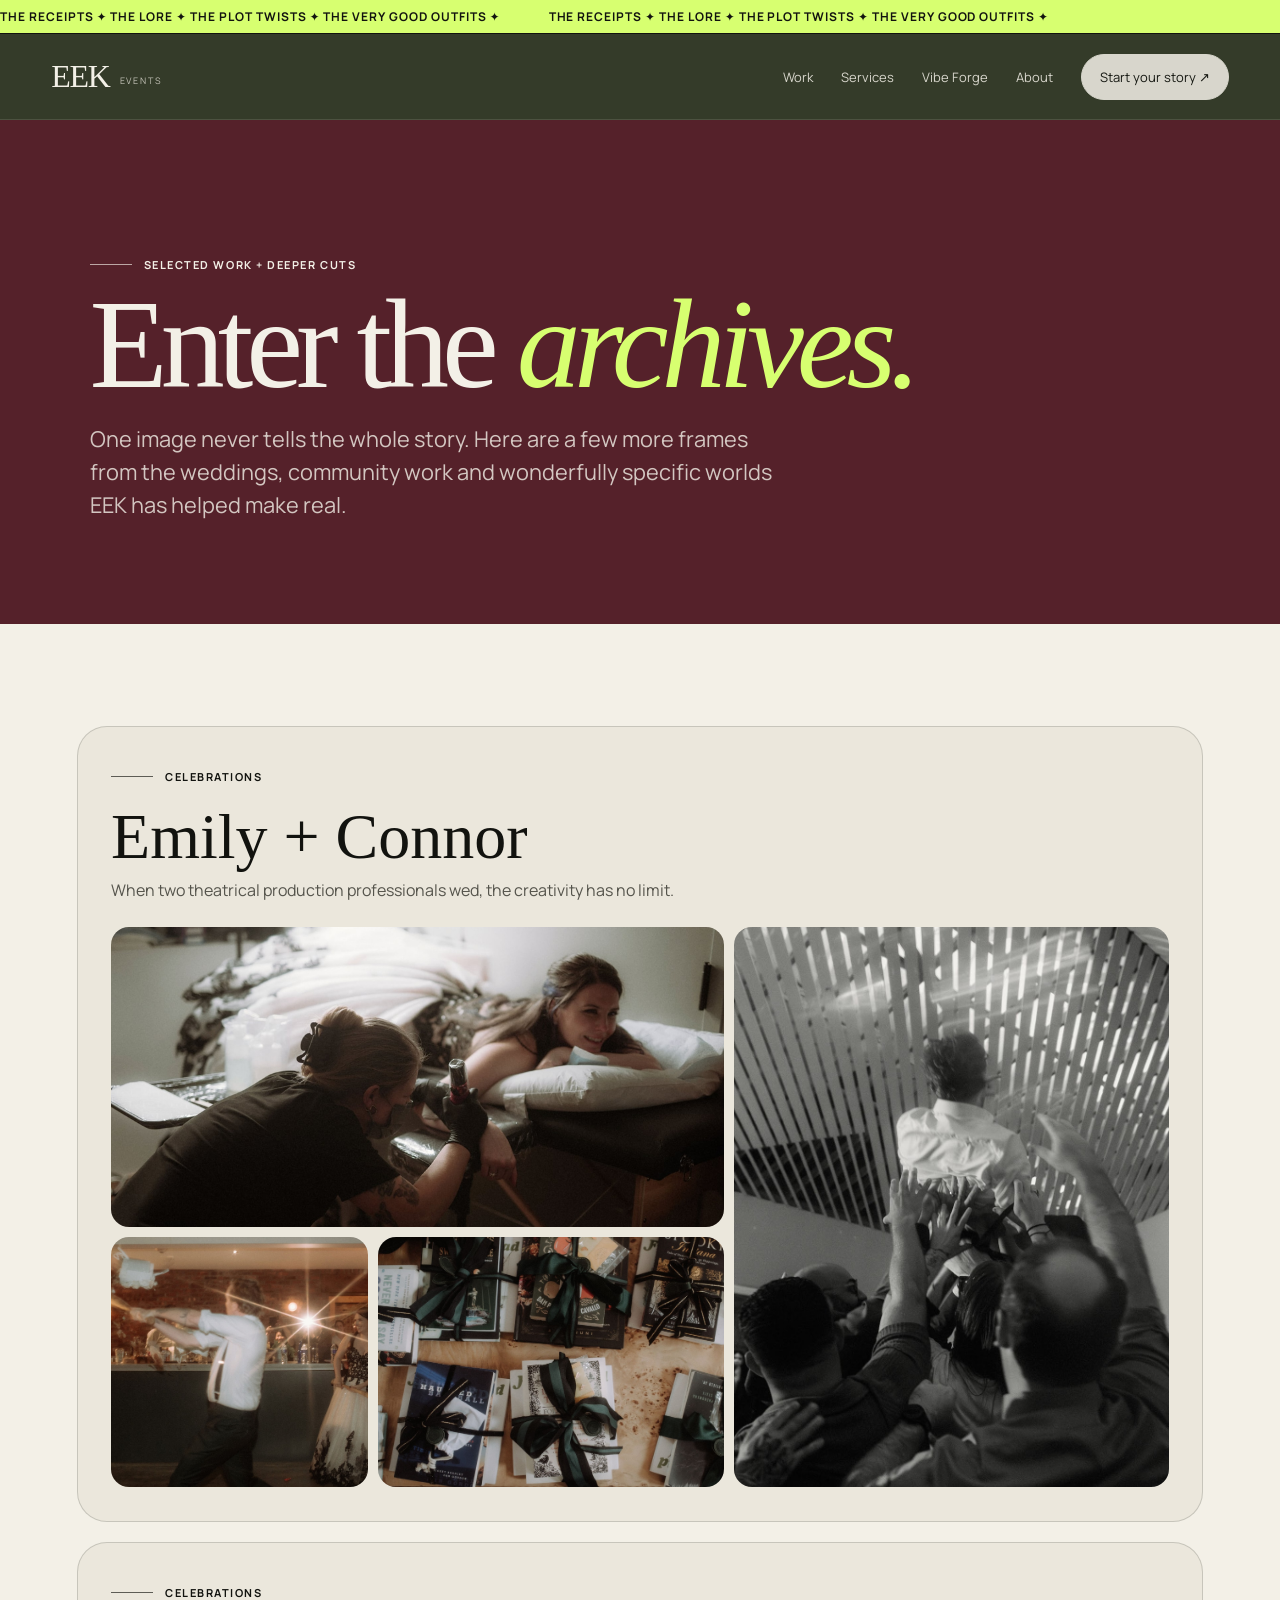
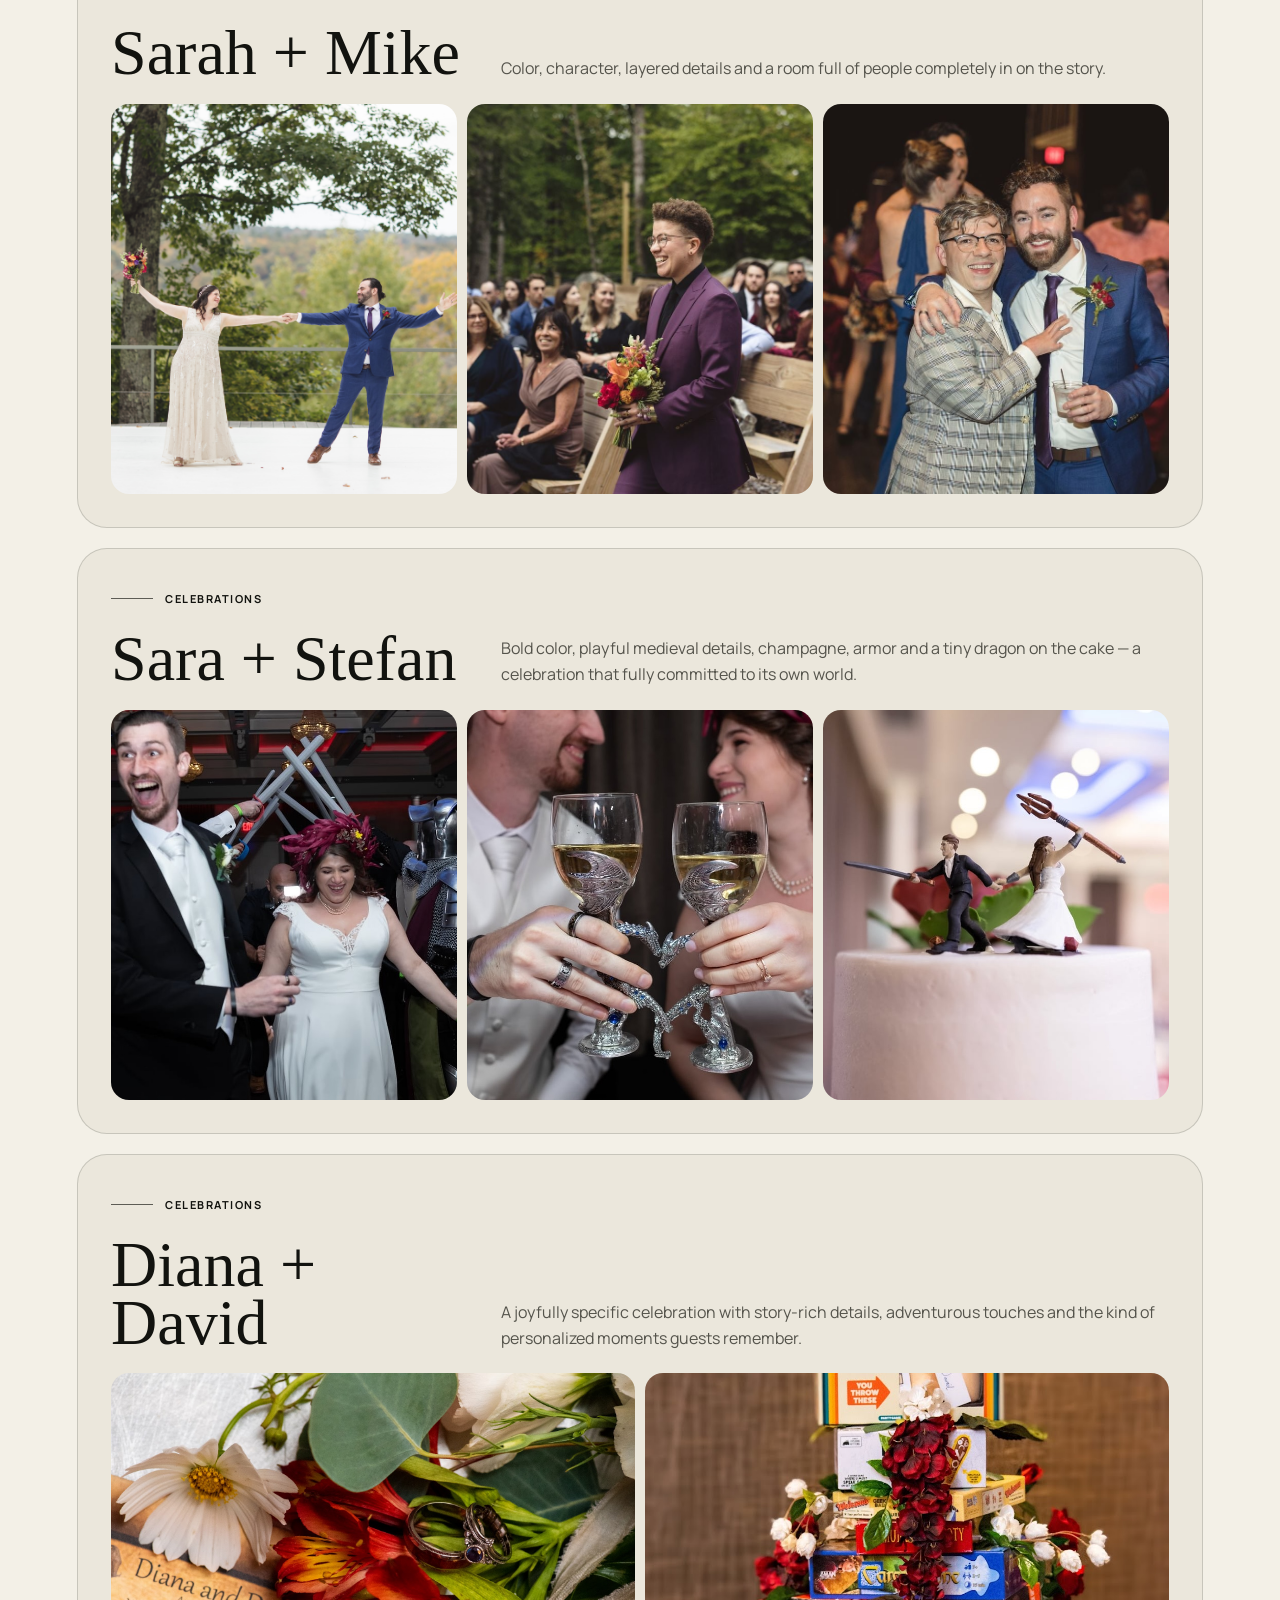
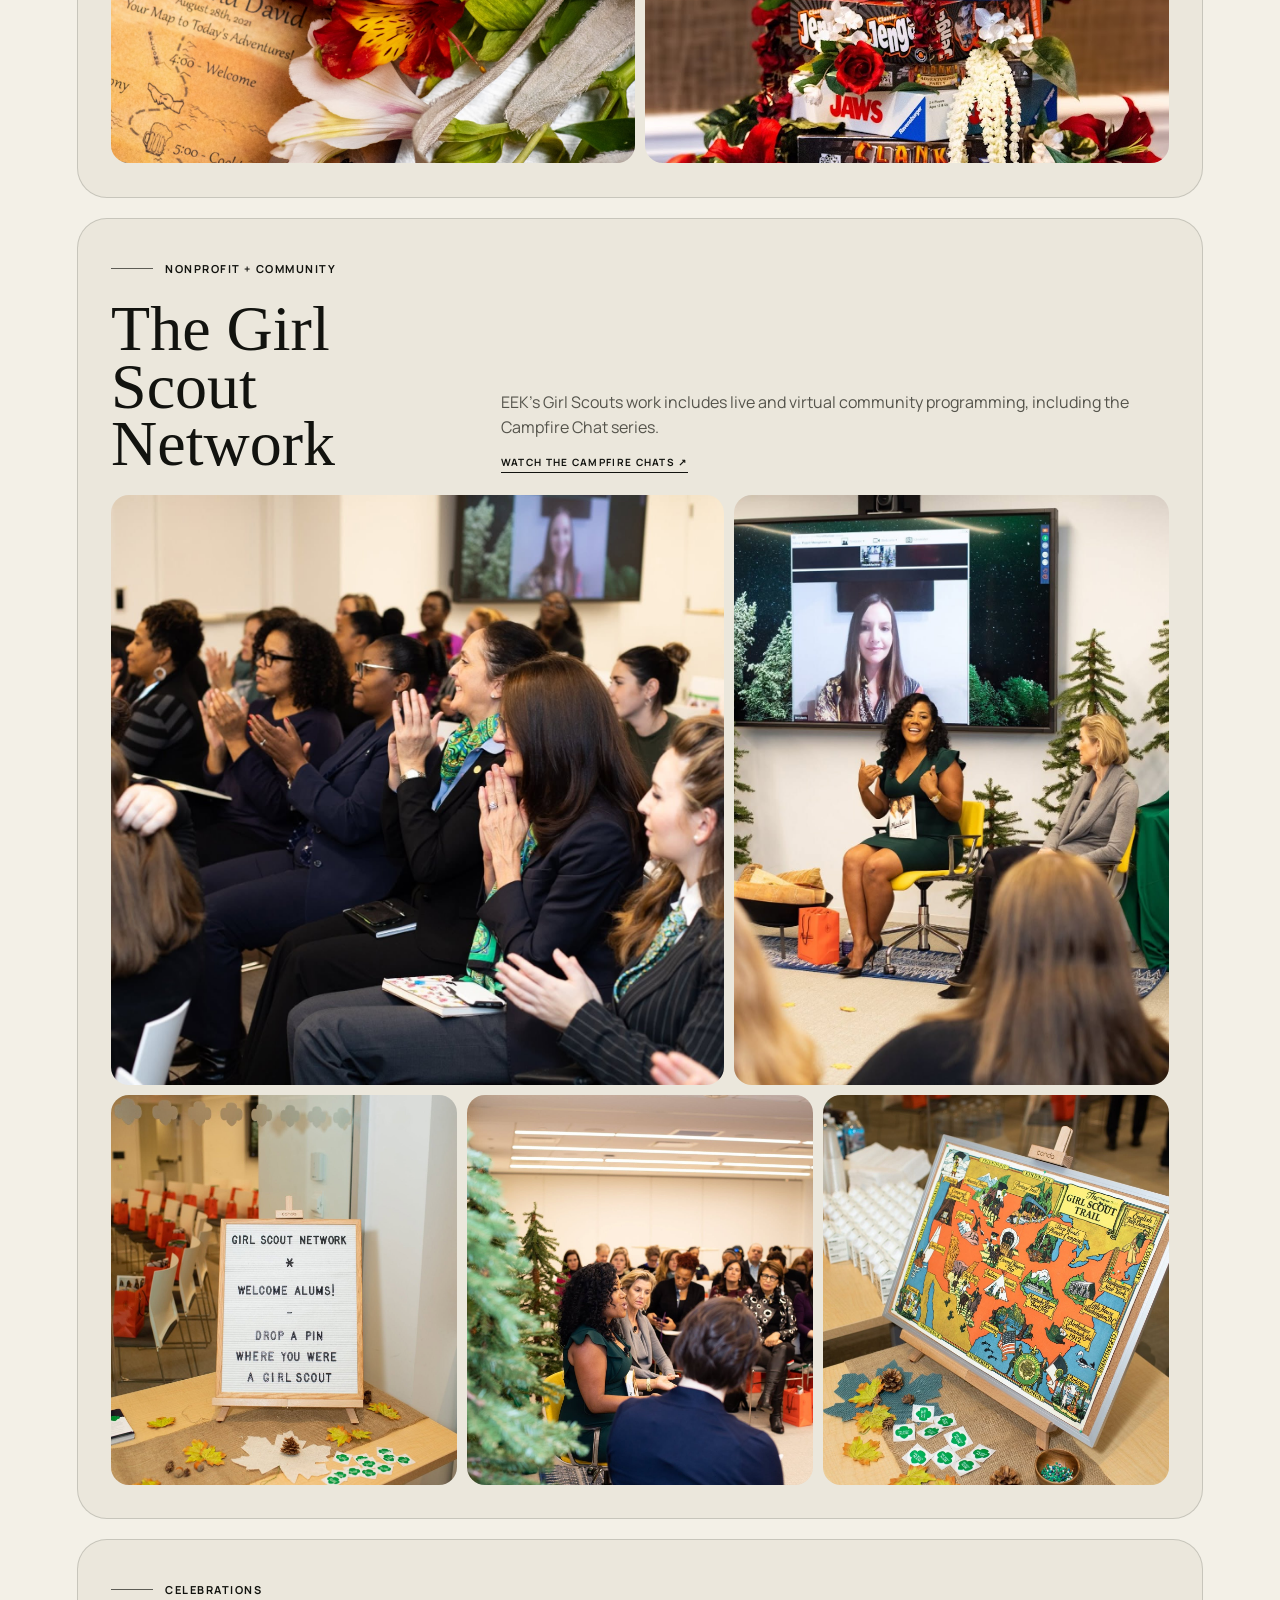
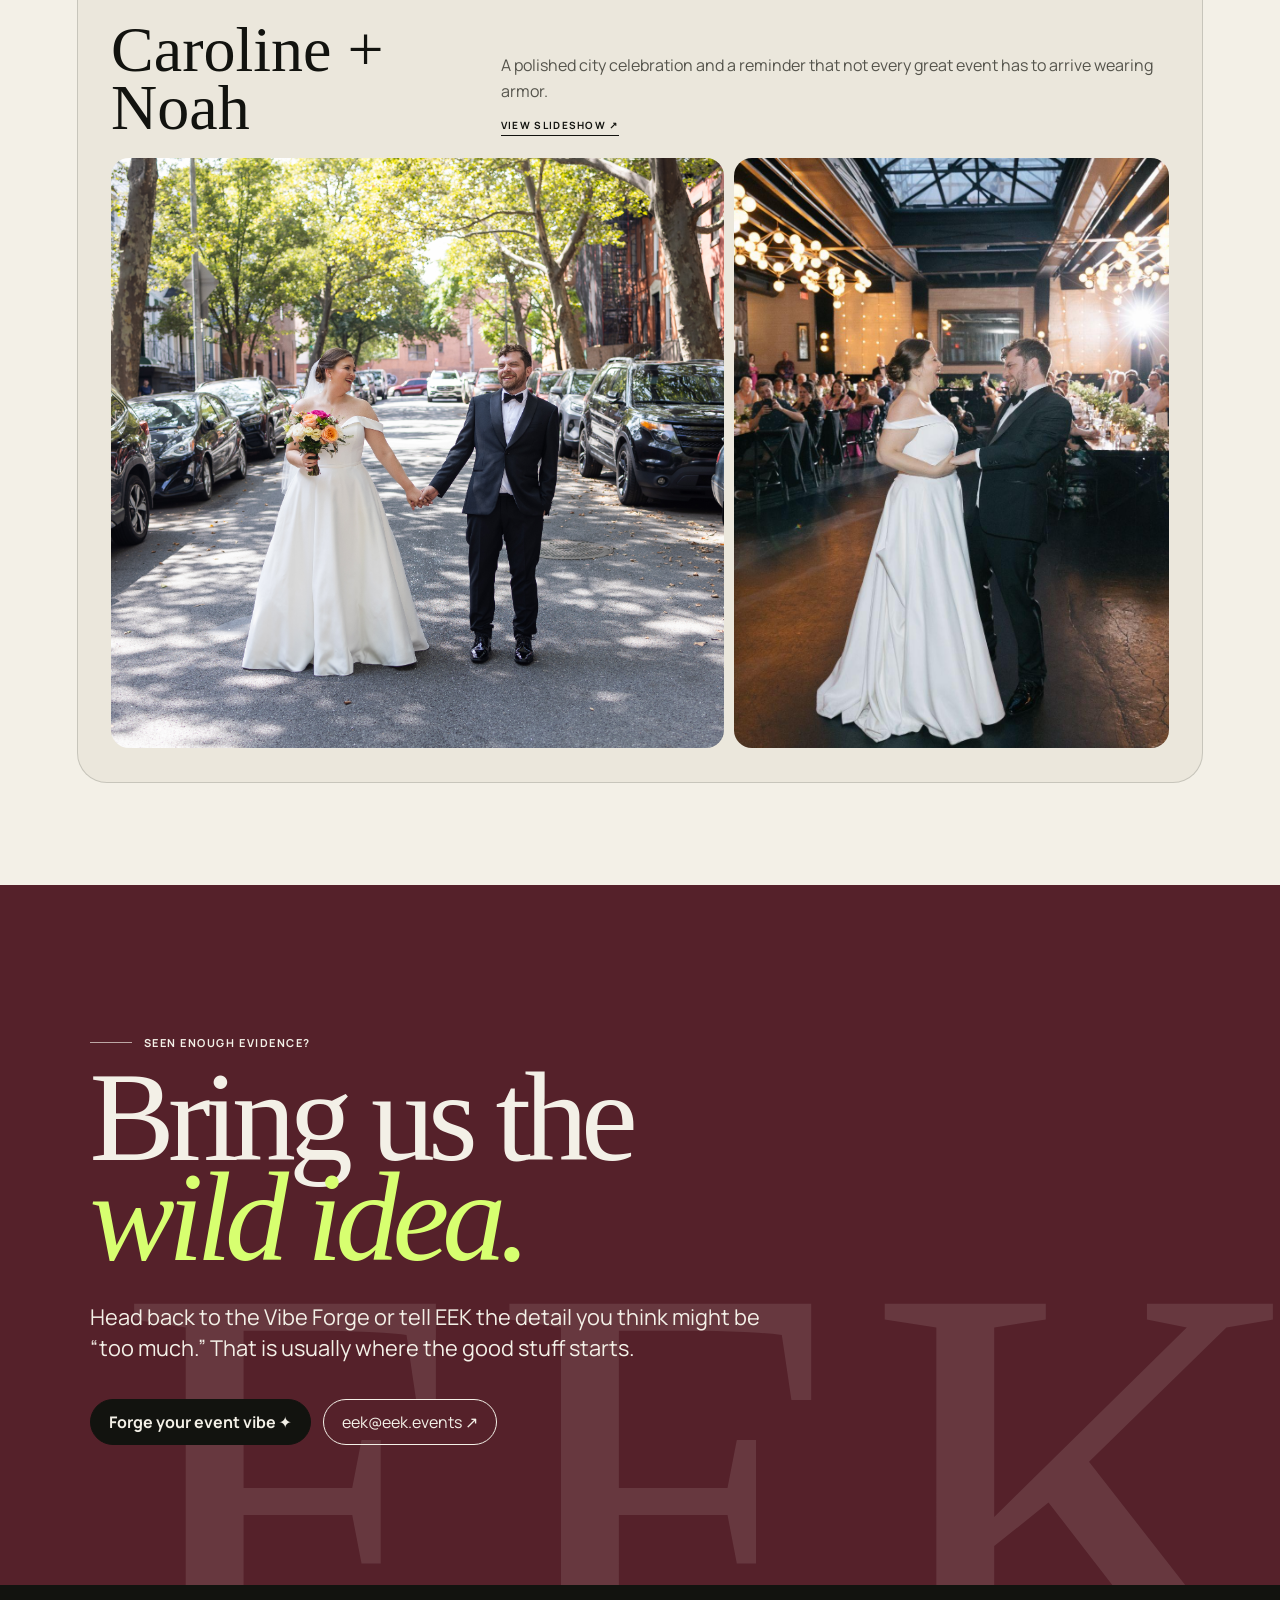
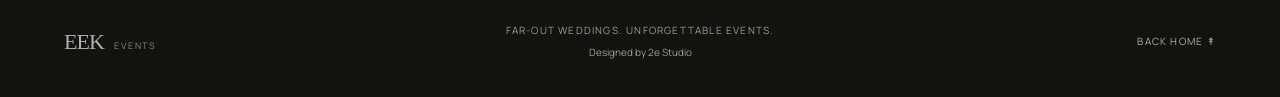
==== commit 678c0bd8: "Apply Manrope and oxblood to the EEK concept" ====
--- a/archive.html
+++ b/archive.html
@@ -7,7 +7,7 @@
   <meta name="description" content="Selected weddings, nonprofit events, community programming and wonderfully specific worlds produced by EEK Events.">
   <link rel="preconnect" href="https://fonts.googleapis.com">
   <link rel="preconnect" href="https://fonts.gstatic.com" crossorigin>
-  <link href="https://fonts.googleapis.com/css2?family=IM+Fell+English:ital@0;1&family=Space+Grotesk:wght@400;500;600;700&display=swap" rel="stylesheet">
+  <link href="https://fonts.googleapis.com/css2?family=IM+Fell+English:ital@0;1&family=Manrope:wght@400..800&display=swap" rel="stylesheet">
   <link rel="stylesheet" href="custom-css.css">
 </head>
 <body class="archive-page">
@@ -55,6 +55,6 @@
   </main>
 
   <section class="contact" id="contact"><div class="contact-inner"><div class="kicker">Seen enough evidence?</div><h2>Bring us the<br><em>wild idea.</em></h2><p>Head back to the Vibe Forge or tell EEK the detail you think might be “too much.” That is usually where the good stuff starts.</p><div class="contact-actions"><a class="btn btn-primary" href="index.html#forge">Forge your event vibe ✦</a><a class="btn" href="mailto:eek@eek.events">eek@eek.events ↗</a></div></div></section>
-  <footer class="footer"><a class="logo" href="index.html">EEK <small>events</small></a><div class="footer-center">Far-out weddings. Unforgettable events.</div><div class="footer-right"><a href="index.html">Back home ↟</a></div></footer>
+  <footer class="footer"><a class="logo" href="index.html">EEK <small>events</small></a><div class="footer-center">Far-out weddings. Unforgettable events.<div class="footer-credit">Designed by 2e Studio</div></div><div class="footer-right"><a href="index.html">Back home ↟</a></div></footer>
 </body>
 </html>
--- a/custom-css.css
+++ b/custom-css.css
@@ -11,7 +11,7 @@
   --shadow:0 25px 80px rgba(0,0,0,.24);
   --radius:28px;
   --display:"IM Fell English", Georgia, serif;
-  --sans:"Space Grotesk", system-ui, -apple-system, sans-serif;
+  --sans:"Manrope", system-ui, -apple-system, sans-serif;
 }
 *{box-sizing:border-box}
 html{scroll-behavior:smooth;scroll-padding-top:140px;background:var(--forest)}
@@ -169,7 +169,7 @@
 
 .about-copy h2{font-family:var(--display);font-weight:400;font-size:clamp(58px,7vw,106px);line-height:.86;letter-spacing:-.045em;margin:0 0 28px}.about-copy p{font-size:clamp(16px,1.5vw,20px);line-height:1.6;max-width:680px}.about-facts{display:grid;grid-template-columns:1fr 1fr;gap:12px;margin-top:34px}.fact{border-top:1px solid rgba(18,19,15,.24);padding-top:14px;font-size:12px;line-height:1.45}.fact b{display:block;text-transform:uppercase;letter-spacing:.12em;font-size:9px;margin-bottom:5px}
 
-.contact{background:var(--violet);color:var(--ink);padding:clamp(90px,11vw,170px) clamp(24px,7vw,100px);position:relative;overflow:hidden}.contact:before{content:"EEK";position:absolute;right:-.05em;bottom:-.36em;font-family:var(--display);font-size:min(48vw,680px);color:rgba(243,240,231,.11);line-height:1;pointer-events:none}.contact-inner{position:relative;z-index:2;max-width:1100px}.contact .kicker{margin-bottom:18px}.contact h2{font-family:var(--display);font-weight:400;font-size:clamp(72px,10vw,152px);line-height:.78;letter-spacing:-.055em;margin:0}.contact h2 em{font-weight:400;color:var(--paper)}.contact p{font-size:clamp(17px,1.7vw,23px);max-width:680px;line-height:1.45;margin:34px 0}.contact-actions{display:flex;flex-wrap:wrap;gap:12px}.contact .btn{border-color:var(--ink)}.contact .btn-primary{background:var(--ink);color:var(--paper);border-color:var(--ink)}
+.contact{background:var(--oxblood);color:var(--paper);padding:clamp(90px,11vw,170px) clamp(24px,7vw,100px);position:relative;overflow:hidden}.contact:before{content:"EEK";position:absolute;right:-.05em;bottom:-.36em;font-family:var(--display);font-size:min(48vw,680px);color:rgba(243,240,231,.11);line-height:1;pointer-events:none}.contact-inner{position:relative;z-index:2;max-width:1100px}.contact .kicker{margin-bottom:18px}.contact h2{font-family:var(--display);font-weight:400;font-size:clamp(72px,10vw,152px);line-height:.78;letter-spacing:-.055em;margin:0}.contact h2 em{font-weight:400;color:var(--acid)}.contact p{font-size:clamp(17px,1.7vw,23px);max-width:680px;line-height:1.45;margin:34px 0}.contact-actions{display:flex;flex-wrap:wrap;gap:12px}.contact .btn{border-color:var(--paper)}.contact .btn-primary{background:var(--ink);color:var(--paper);border-color:var(--ink)}
 
 .footer{background:var(--ink);color:var(--paper);padding:34px clamp(22px,5vw,72px);display:grid;grid-template-columns:1fr auto 1fr;gap:24px;align-items:center;font-size:10px;text-transform:uppercase;letter-spacing:.12em}.footer .logo{font-size:22px}.footer-center{text-align:center;opacity:.62}.footer-right{text-align:right}.footer a{opacity:.7}.footer a:hover{opacity:1}
 
@@ -564,4 +564,201 @@
     -webkit-text-fill-color:var(--paper);
     background:none;
   }
-}+}
+
+/* =========================================================
+   EMILY + CONNOR ARCHIVE — EDITORIAL PHOTO GRID
+========================================================= */
+
+@media (min-width: 721px) {
+
+  .archive-event:first-child .archive-event-gallery {
+    display: grid;
+
+    grid-template-columns:
+      minmax(0, 1.45fr)
+      minmax(260px, 0.75fr);
+
+    grid-template-rows: repeat(3, 190px);
+
+    gap: 10px;
+  }
+
+
+  /* First three horizontal images stack on the left */
+.archive-event:first-child
+.archive-event-gallery
+figure:nth-child(1) img {
+  object-position: center 30%;
+}
+
+  .archive-event:first-child .archive-event-gallery figure:nth-child(2) {
+    grid-column: 1;
+    grid-row: 2;
+  }
+
+  .archive-event:first-child .archive-event-gallery figure:nth-child(3) {
+    grid-column: 1;
+    grid-row: 3;
+  }
+
+
+  /* Groomsman portrait owns the full right side */
+  .archive-event:first-child .archive-event-gallery figure:nth-child(4) {
+    grid-column: 2;
+    grid-row: 1 / 4;
+  }
+
+
+  .archive-event:first-child .archive-event-gallery figure {
+    margin: 0;
+    overflow: hidden;
+    border-radius: 18px;
+  }
+
+  .archive-event:first-child .archive-event-gallery img {
+    width: 100%;
+    height: 100%;
+
+    object-fit: cover;
+    object-position: center;
+  }
+
+
+  /* Keep more of the vertical composition visible */
+  .archive-event:first-child
+  .archive-event-gallery
+  figure:nth-child(4) img {
+    object-position: center 30%;
+  }
+}
+/* =========================================================
+   EMILY + CONNOR — FINAL EDITORIAL ARCHIVE LAYOUT
+========================================================= */
+
+@media (min-width: 721px) {
+
+  /* Tighten the header just for Emily + Connor */
+  .archive-event:first-child .archive-event-head {
+    display: block;
+
+    margin-bottom: 24px;
+  }
+
+  .archive-event:first-child .archive-event-head h2 {
+    margin-bottom: 12px;
+  }
+
+  .archive-event:first-child .archive-event-head p {
+    max-width: 720px;
+  }
+
+
+  /* Editorial gallery */
+  .archive-event:first-child .archive-event-gallery {
+    display: grid;
+
+    grid-template-columns:
+      repeat(7, minmax(0, 1fr))
+      repeat(5, minmax(0, 1fr));
+
+    grid-template-rows:
+      300px
+      250px;
+
+    gap: 10px;
+  }
+
+
+  /* Large horizontal hero */
+  .archive-event:first-child
+  .archive-event-gallery
+  figure:nth-child(1) {
+    grid-column: 1 / 8;
+    grid-row: 1;
+  }
+
+
+  /* Two smaller horizontals underneath */
+  .archive-event:first-child
+  .archive-event-gallery
+  figure:nth-child(2) {
+    grid-column: 1 / 4;
+    grid-row: 2;
+  }
+
+  .archive-event:first-child
+  .archive-event-gallery
+  figure:nth-child(3) {
+    grid-column: 4 / 8;
+    grid-row: 2;
+  }
+
+
+  /* Tall groomsman image */
+  .archive-event:first-child
+  .archive-event-gallery
+  figure:nth-child(4) {
+    grid-column: 8 / 13;
+    grid-row: 1 / 3;
+  }
+
+
+  .archive-event:first-child
+  .archive-event-gallery figure {
+    margin: 0;
+
+    border-radius: 18px;
+    overflow: hidden;
+  }
+
+  .archive-event:first-child
+  .archive-event-gallery img {
+    width: 100%;
+    height: 100%;
+
+    object-fit: cover !important;
+    object-position: center;
+
+    transform: none !important;
+  }
+
+
+  /* Undo the earlier hover experiment */
+  .archive-event:first-child
+  .archive-event-gallery figure:hover img {
+    object-fit: cover !important;
+    transform: none !important;
+  }
+}
+
+/* Remove image hover zoom from archive */
+.archive-event-gallery figure:hover img,
+.archive-event-gallery img:hover {
+  transform: none !important;
+  scale: 1 !important;
+  filter: none !important;
+}
+.archive-event-gallery img {
+  transition: none !important;
+}
+/* =========================================================
+   ARCHIVE IMAGES — NO HOVER EFFECT AT ALL
+========================================================= */
+
+.archive-event-gallery figure,
+.archive-event-gallery figure:hover {
+  background: transparent !important;
+}
+
+.archive-event-gallery img,
+.archive-event-gallery figure:hover img,
+.archive-event-gallery img:hover {
+  object-fit: cover !important;
+  transform: none !important;
+  scale: 1 !important;
+  filter: none !important;
+  transition: none !important;
+}
+.footer-credit{margin-top:8px;text-transform:none;letter-spacing:0}.footer-right a{display:inline-flex;align-items:center;min-height:44px}
+@media(max-width:900px){.footer{grid-template-columns:1fr 1fr;gap:4px 14px;padding:18px 22px}.footer-center{grid-column:2;grid-row:1/3;text-align:right;justify-self:end}.footer-right{grid-column:1;text-align:left;align-items:flex-start}}
